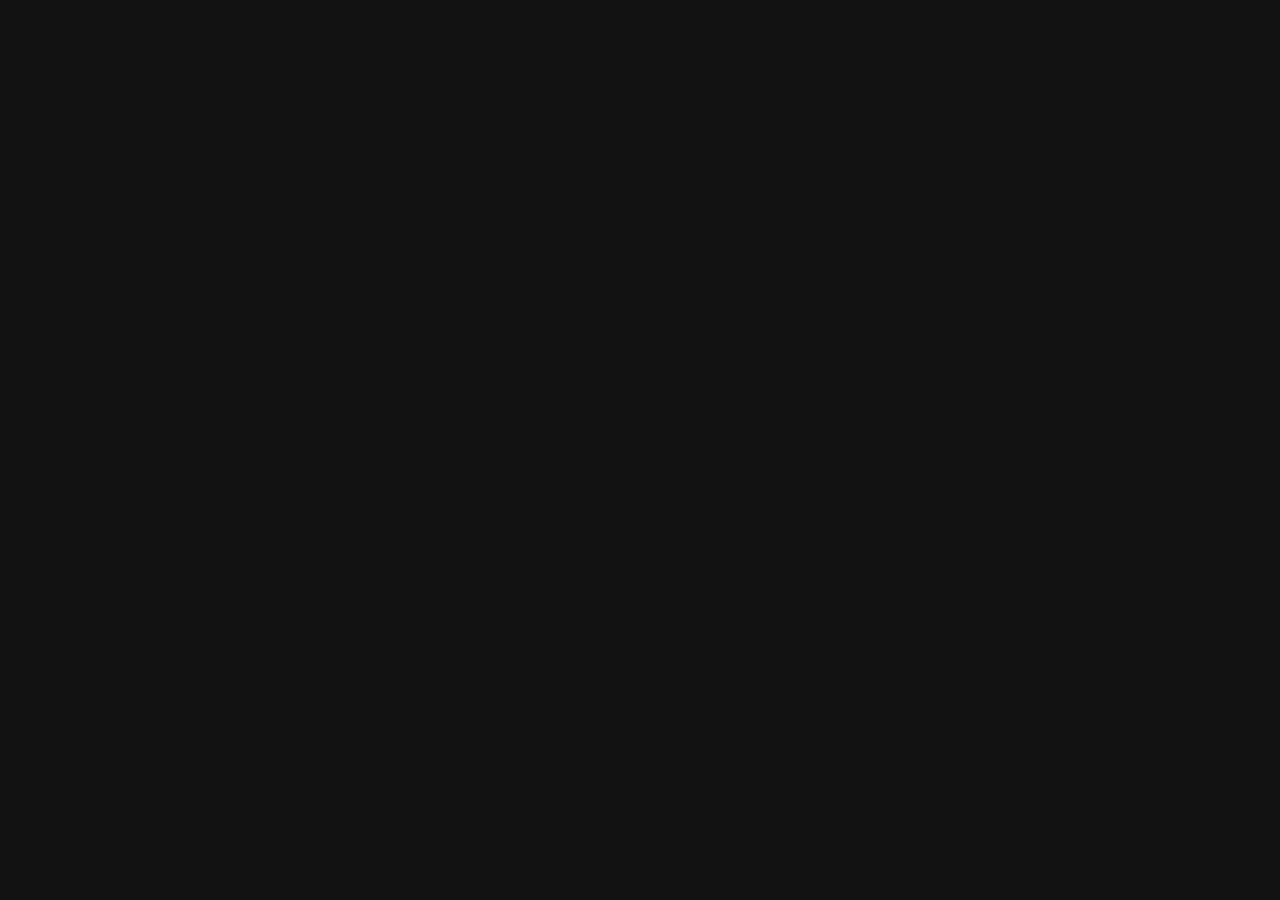
==== index.html @ 9c6f7b56 "init: index.html" ====
<!doctype html>
<html lang="zh-CN">
<head>
  <meta charset="utf-8">
  <meta name="viewport" content="width=device-width, initial-scale=1">
  <meta name="color-scheme" content="dark">
  <meta name="theme-color" content="#0B0A09">
  <title>Happy Birthday</title>
  <!-- 渐进增强开关：只有 JS 可用时才挂 .js（以及非折减时的开场类），无 JS 时 hero 直接完整可见 -->
  <script>document.documentElement.classList.add("js");if(!matchMedia("(prefers-reduced-motion: reduce)").matches)document.documentElement.classList.add("is-opening");</script>
  <!-- 内联 favicon：不产生任何外部请求，也不会在本地服务下 404 -->
  <link rel="icon" href="data:image/svg+xml,%3Csvg xmlns='http://www.w3.org/2000/svg' viewBox='0 0 32 32'%3E%3Crect width='32' height='32' fill='%230B0A09'/%3E%3Ccircle cx='16' cy='16' r='4' fill='%23C8A96A'/%3E%3C/svg%3E">
  <link rel="stylesheet" href="styles.css">
</head>
<body>
  <main id="site">
    <section id="hero" class="section section--hero" aria-labelledby="hero-name">
      <div class="hero-glow hero-glow--a" aria-hidden="true"></div>
      <div class="hero-glow hero-glow--b" aria-hidden="true"></div>
    </section>

    <section id="gallery" class="section section--gallery"></section>
    <section id="timeline" class="section section--timeline"></section>
    <section id="letter" class="section section--letter"></section>
    <section id="wishes" class="section section--wishes"></section>
    <section id="surprise" class="section section--surprise"></section>
  </main>

  <footer id="footer" class="section section--footer"></footer>

  <!-- 内容先于逻辑加载：都是普通脚本，file:// 下可直接运行 -->
  <script src="content.js"></script>
  <script src="main.js"></script>
  <script src="anim.js"></script>
</body>
</html>
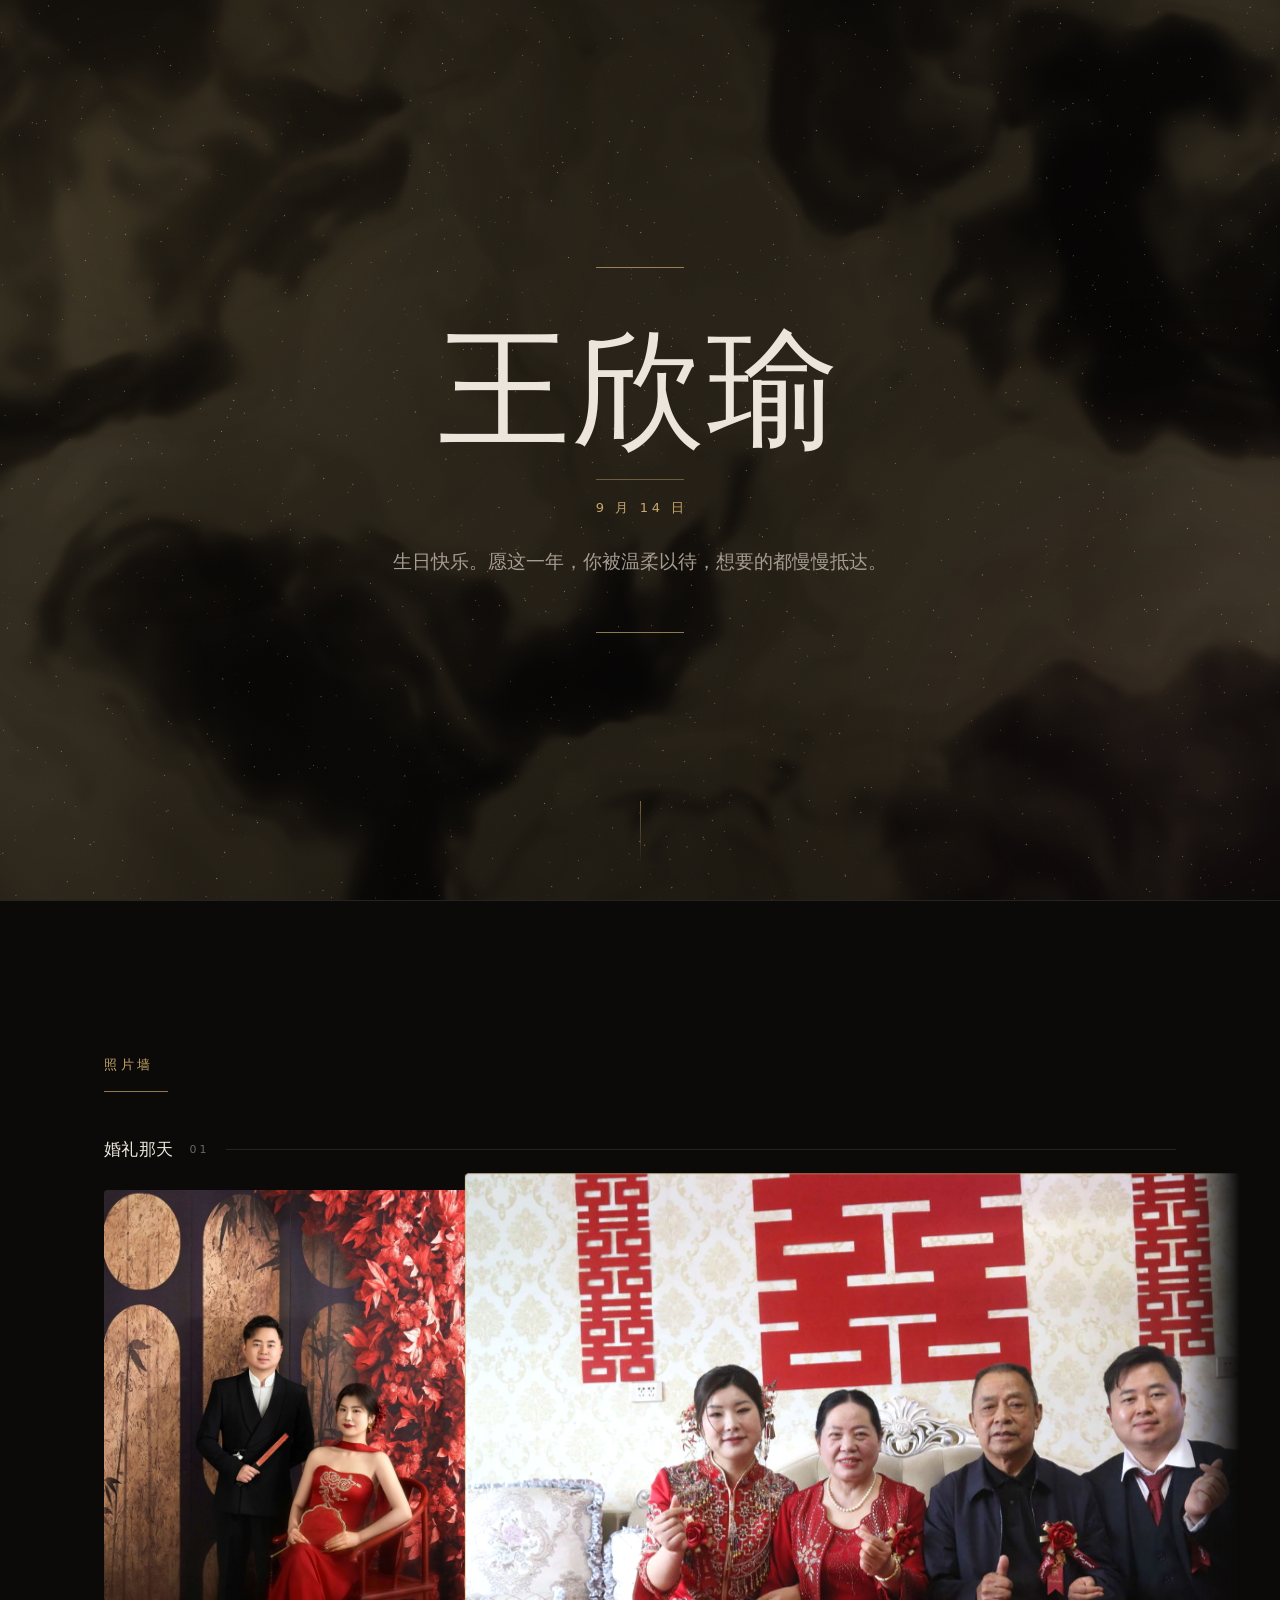
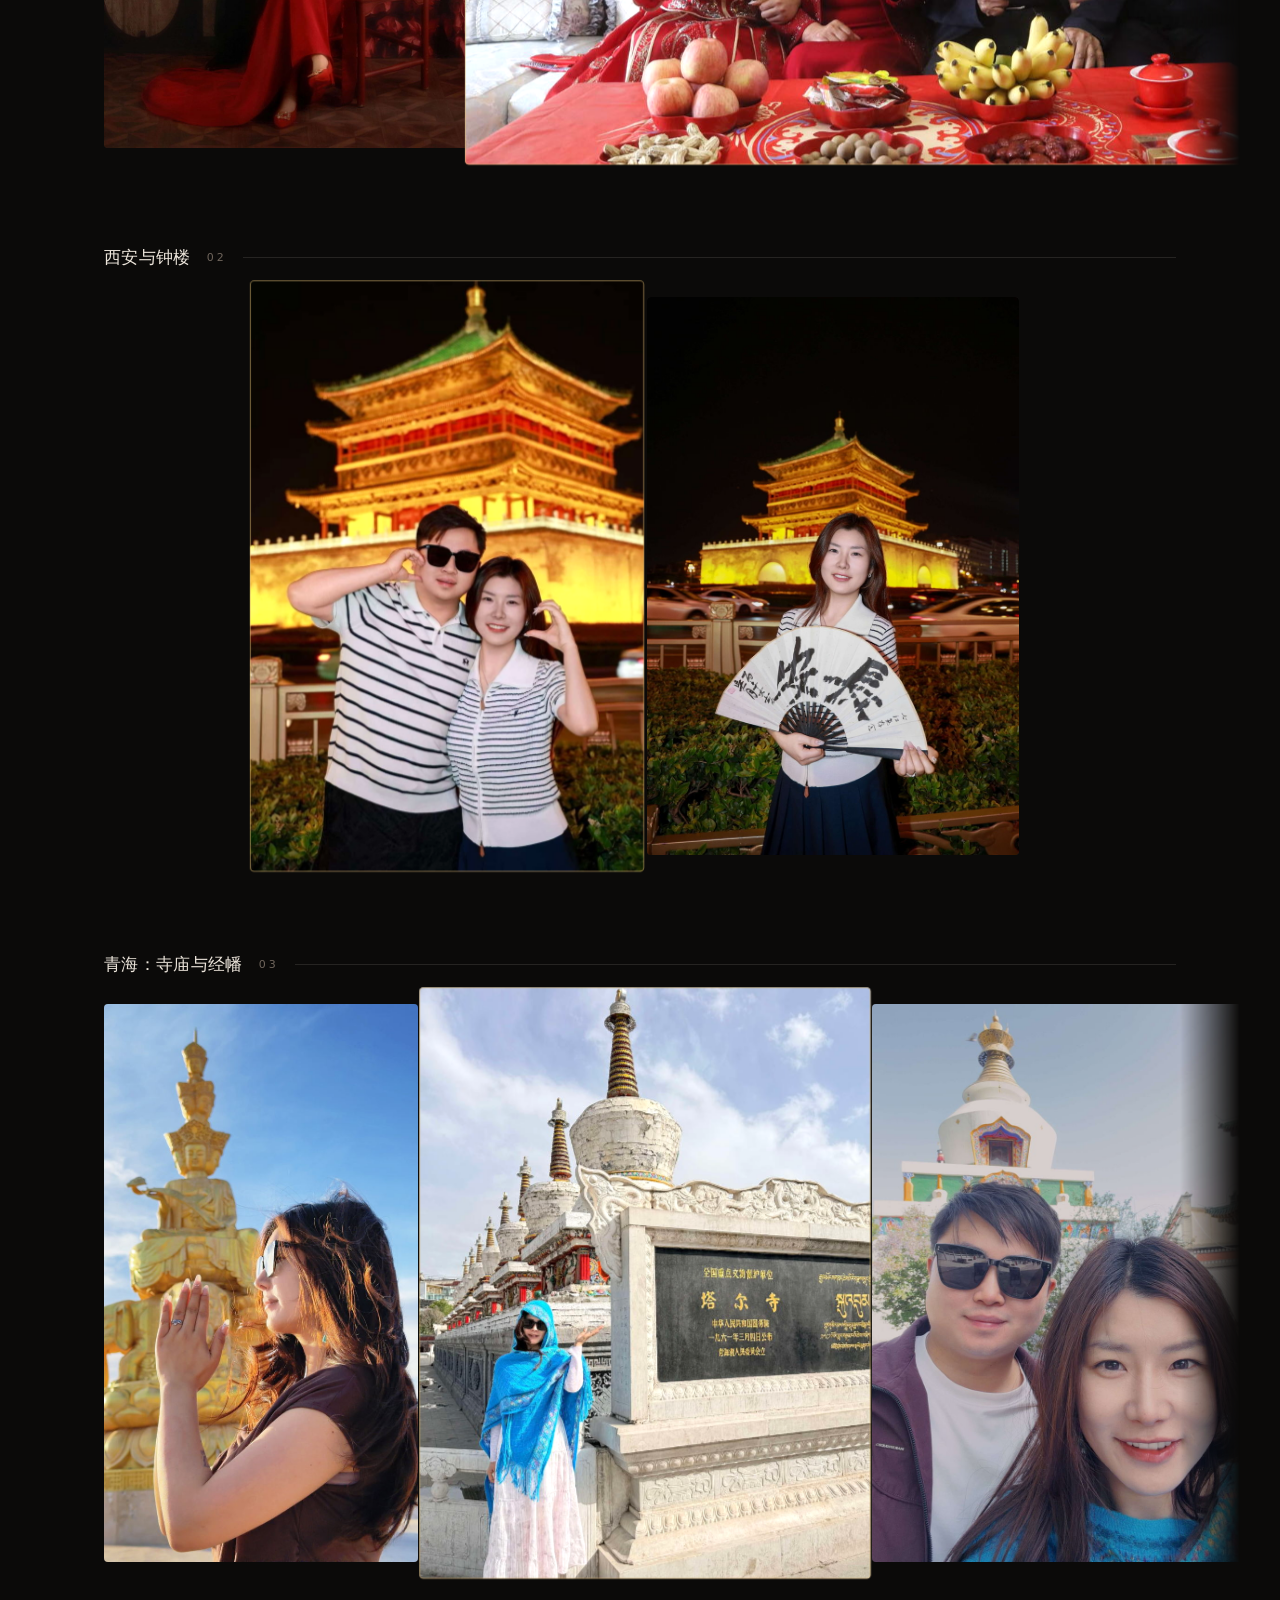
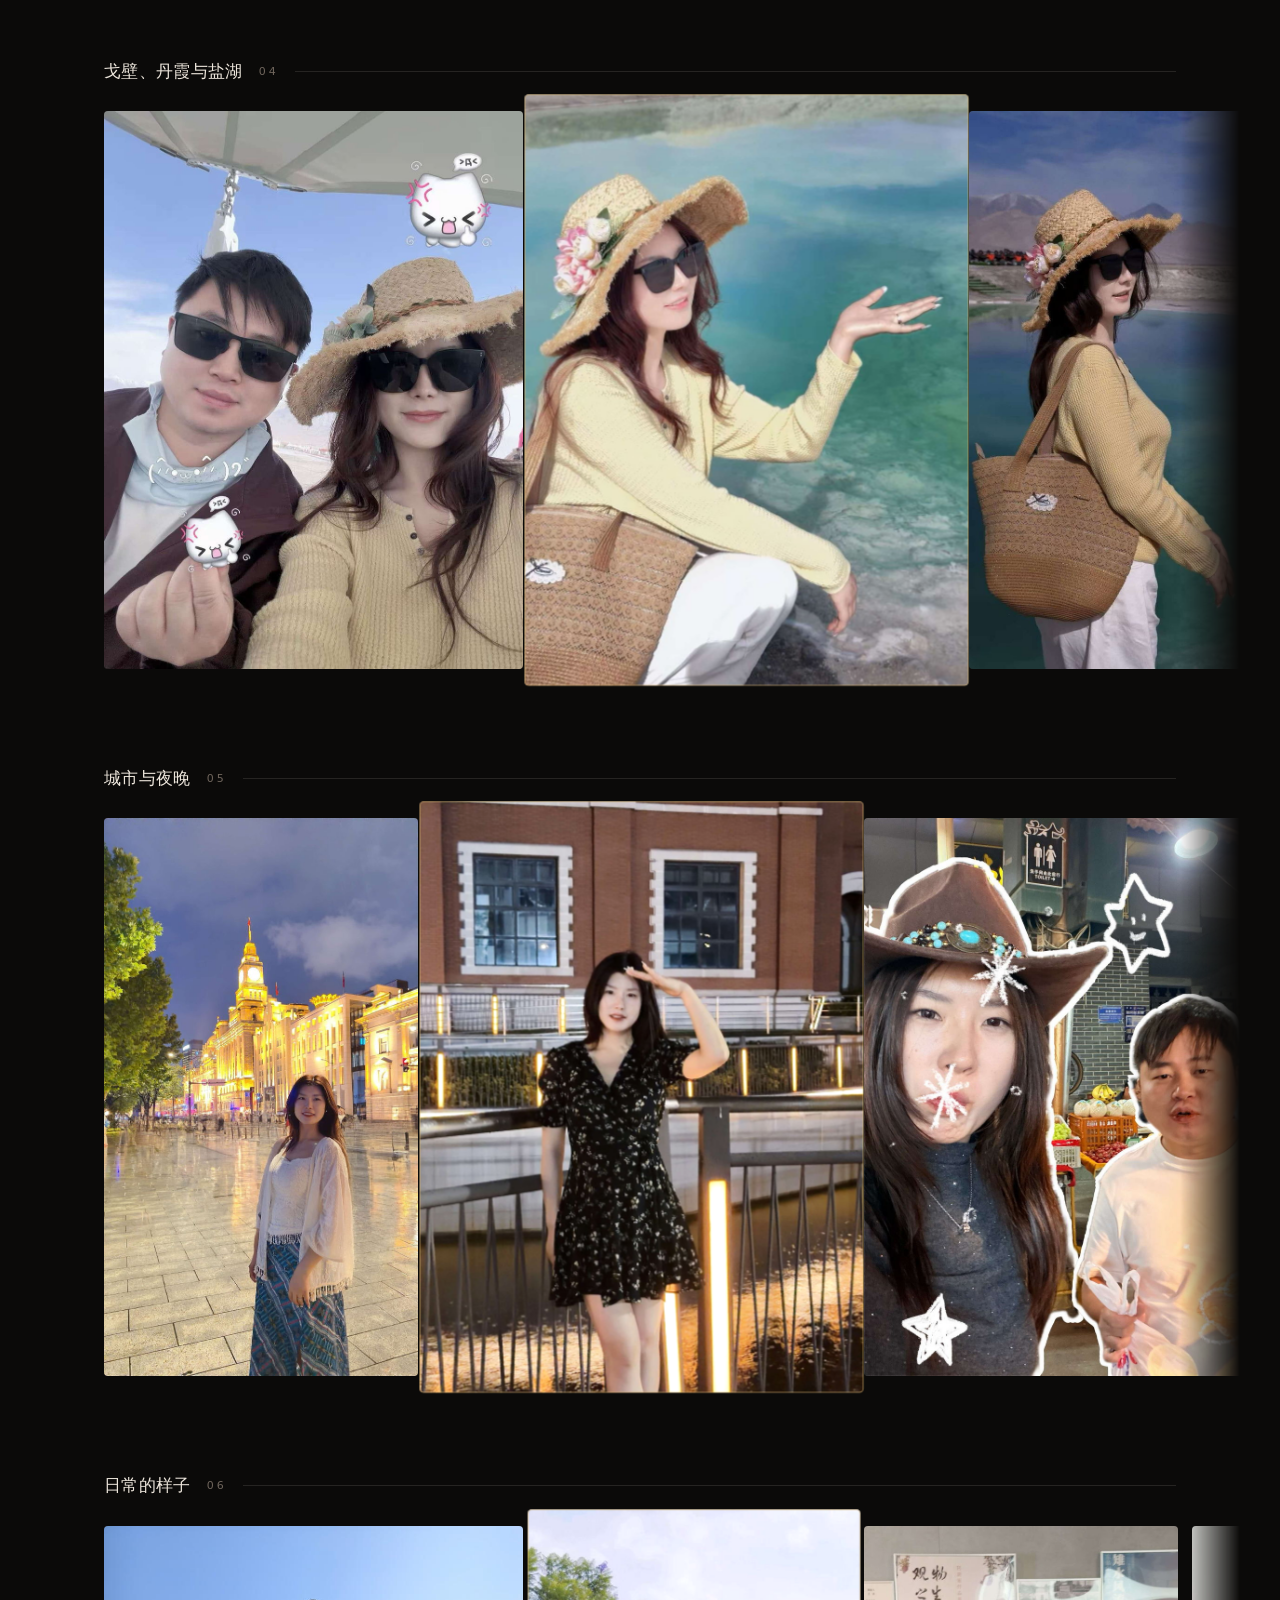
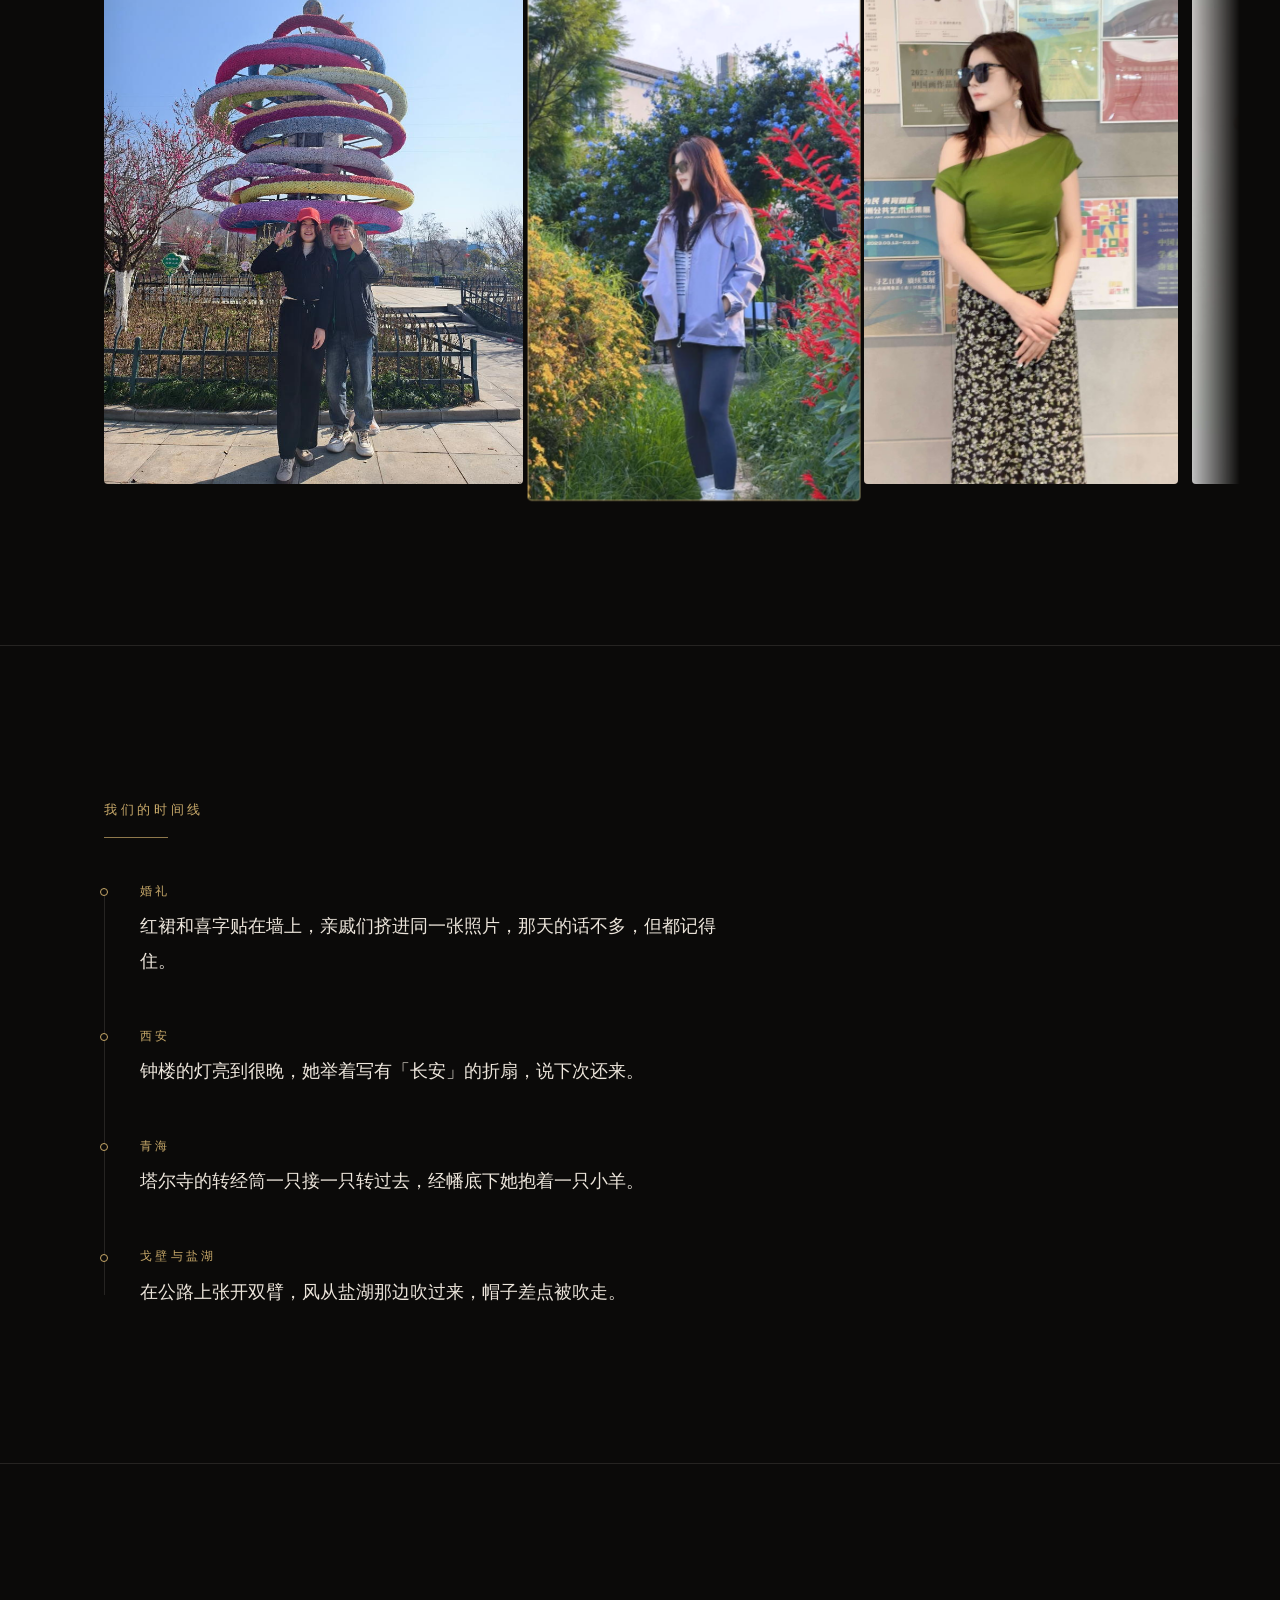
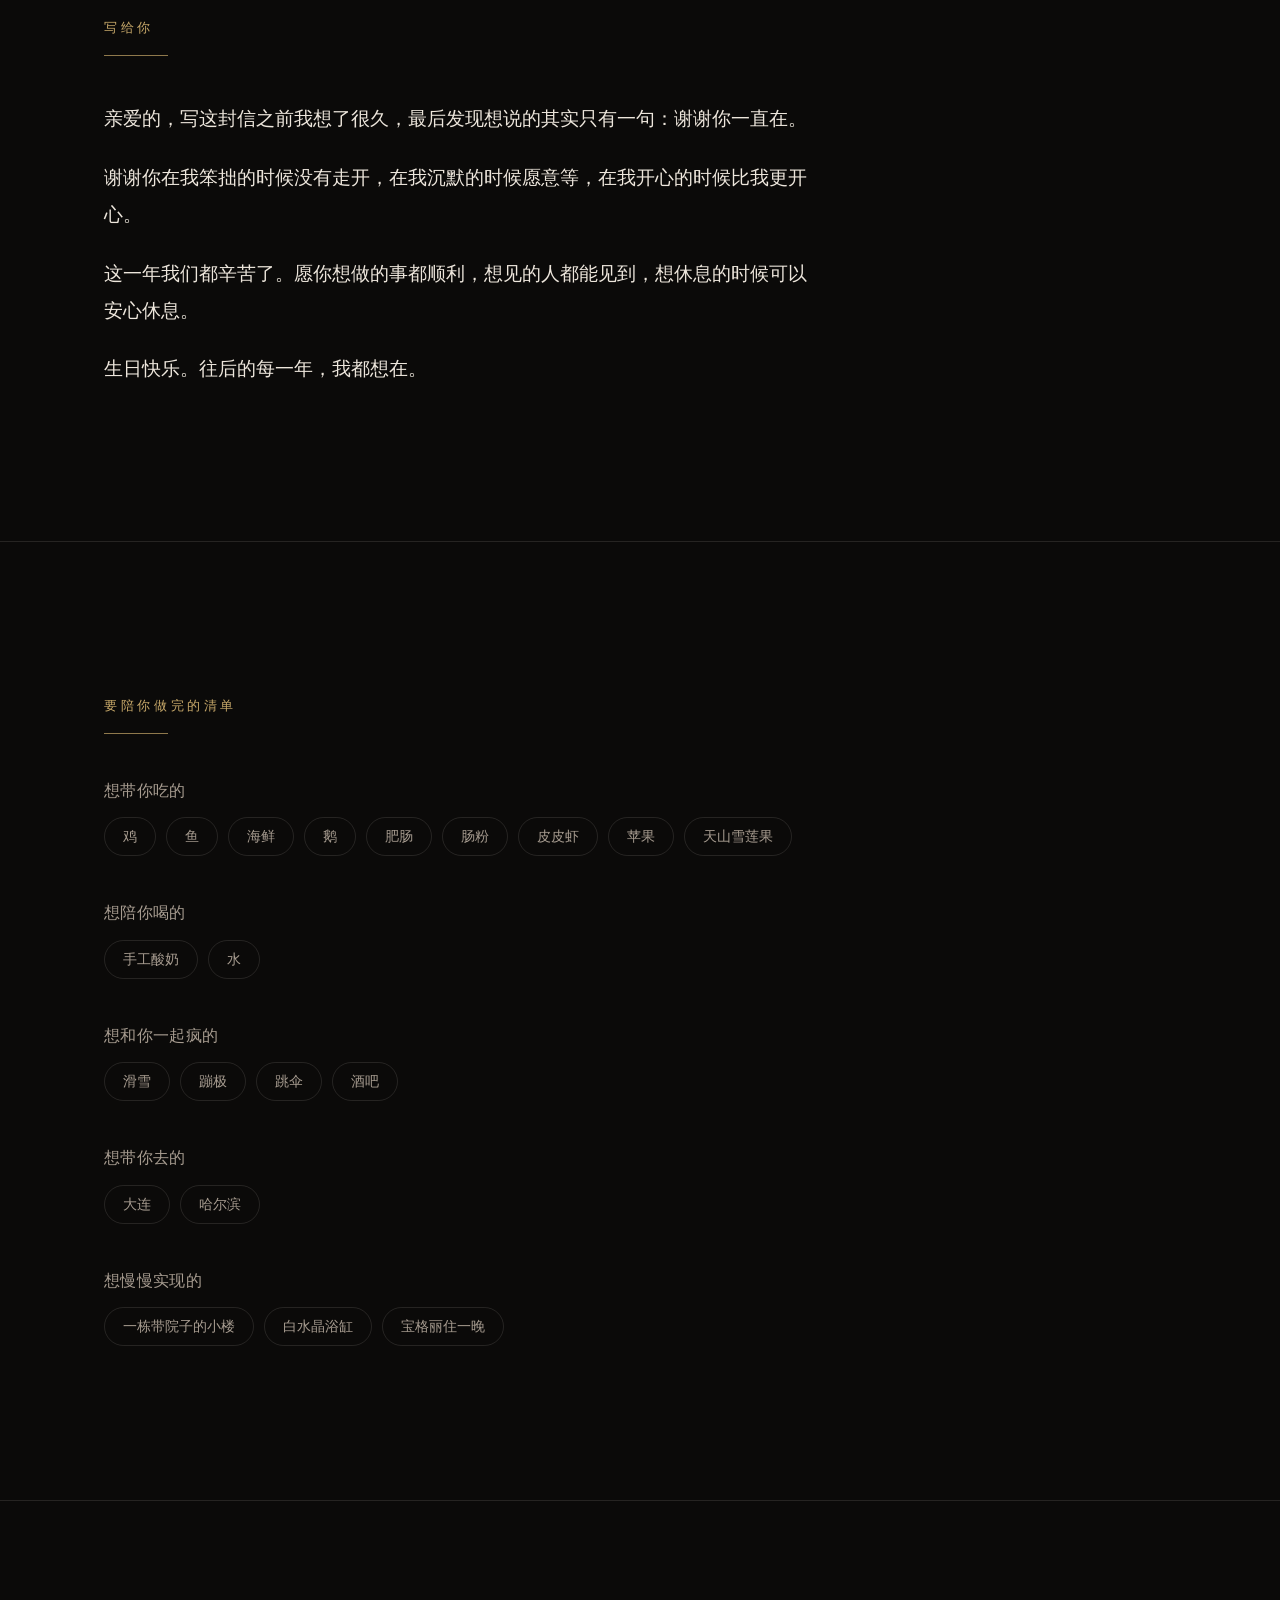
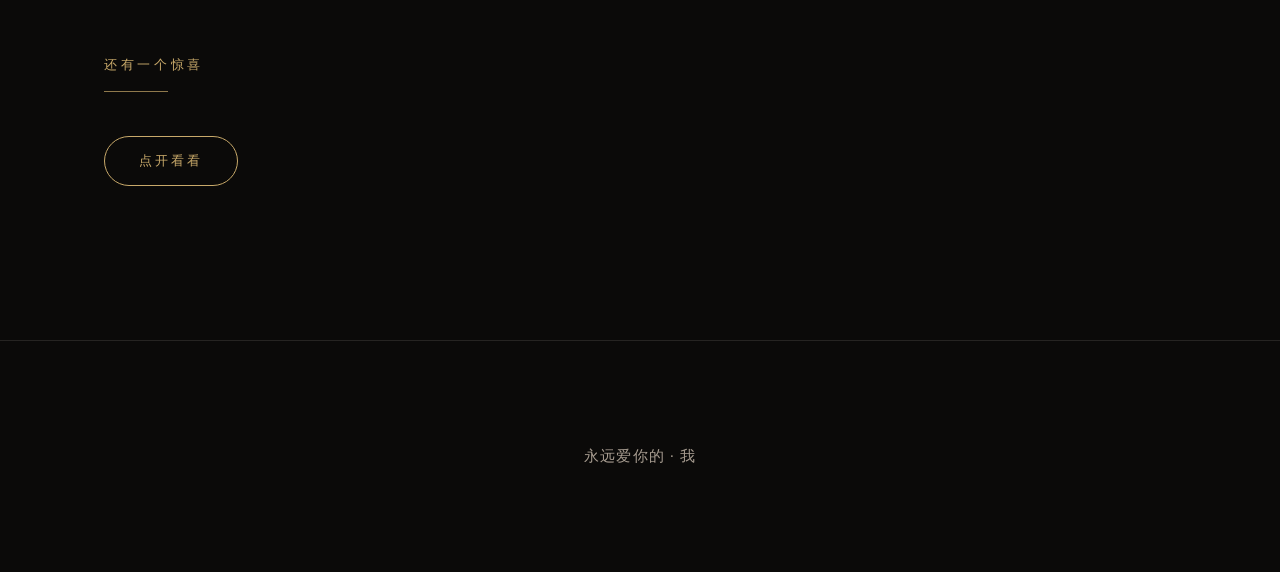
==== commit 84b34107: "feat: WebGL 星云背景（fBm + 金尘）" ====
--- a/index.html
+++ b/index.html
@@ -32,5 +32,6 @@
   <script src="content.js"></script>
   <script src="main.js"></script>
   <script src="anim.js"></script>
+  <script src="webgl-bg.js"></script>
 </body>
 </html>
--- a/styles.css
+++ b/styles.css
@@ -0,0 +1,711 @@
+/* ============================================================
+ * styles.css —— 深色电影感 / 零外部依赖 / 移动端优先
+ * 所有颜色、字体、节奏都收在 :root 里，正文里不出现裸色值。
+ * ============================================================ */
+
+:root {
+  /* ---------- 色彩 ---------- */
+  --bg: #0B0A09;
+  --bg-elevated: #14110F;
+  --bg-card: #1A1614;
+  --text: #EDE6DC;
+  --text-muted: #A79C90;
+  --text-dim: #6F655C;
+  --gold: #C8A96A;
+  --line: rgba(237, 230, 220, 0.12);
+  --rose: #8C5A5A;
+
+  /* ---------- 字体（只用系统栈） ---------- */
+  --serif: Georgia, "Songti SC", "Noto Serif SC", serif;
+  --sans: -apple-system, "PingFang SC", system-ui, sans-serif;
+
+  /* ---------- 节奏 ---------- */
+  --gutter: clamp(20px, 5vw, 64px);
+  --pad-y: clamp(88px, 12vw, 180px);
+  --maxw: 1200px;
+  --textw: 720px;
+  --ease: cubic-bezier(.16, 1, .3, 1);
+}
+
+*,
+*::before,
+*::after { box-sizing: border-box; }
+
+html {
+  -webkit-text-size-adjust: 100%;
+  color-scheme: dark;
+  scroll-behavior: smooth;
+}
+
+body {
+  margin: 0;
+  background-color: var(--bg);
+  color: var(--text);
+  font-family: var(--sans);
+  font-size: 16px;
+  line-height: 1.75;
+  overflow-wrap: break-word;
+  -webkit-font-smoothing: antialiased;
+}
+
+/* 全站极淡胶片颗粒：内联 SVG feTurbulence，不产生任何外部请求 */
+body::after {
+  content: "";
+  position: fixed;
+  inset: 0;
+  z-index: 9999;
+  pointer-events: none;
+  opacity: 0.025;
+  background-image: url("data:image/svg+xml,%3Csvg xmlns='http://www.w3.org/2000/svg' width='180' height='180'%3E%3Cfilter id='n'%3E%3CfeTurbulence type='fractalNoise' baseFrequency='0.75' numOctaves='3' stitchTiles='stitch'/%3E%3C/filter%3E%3Crect width='180' height='180' filter='url(%23n)'/%3E%3C/svg%3E");
+  background-size: 180px 180px;
+  background-repeat: repeat;
+  animation: grain-drift 9s steps(1) infinite;
+}
+
+img { display: block; max-width: 100%; }
+h1, h2, h3, p, figure, ul, ol { margin: 0; }
+ul, ol { padding: 0; list-style: none; }
+
+:focus-visible {
+  outline: 1px solid var(--gold);
+  outline-offset: 4px;
+}
+
+/* ---------- WebGL 电影感背景（JS 注入；无 WebGL 时不生成） ----------
+ * 固定在最底层：canvas 在 body 背景之上、所有内容之下 */
+.bg-webgl {
+  position: fixed;
+  inset: 0;
+  display: block;
+  width: 100%;
+  height: 100%;
+  z-index: 0;
+  pointer-events: none;
+  opacity: 0;
+  transition: opacity 900ms var(--ease);
+}
+.bg-webgl.is-on { opacity: 0.62; }
+#site,
+#footer { position: relative; z-index: 1; }
+
+/* ---------- 版心与分段 ---------- */
+.section {
+  padding: var(--pad-y) 0;
+  position: relative;
+}
+
+/* 章节之间只用 1px 细线分隔，不堆卡片 */
+#site > .section + .section { border-top: 1px solid var(--line); }
+
+.section-inner {
+  width: 100%;
+  max-width: var(--maxw);
+  margin: 0 auto;
+  padding: 0 var(--gutter);
+}
+
+/* 段标题：小号、宽字距、香槟金 + 一条从 0 长到 64px 的细线 */
+.section-title {
+  font-family: var(--sans);
+  font-weight: 400;
+  font-size: 13px;
+  line-height: 1.6;
+  letter-spacing: 0.28em;
+  text-transform: uppercase;
+  color: var(--gold);
+  margin-bottom: clamp(28px, 4vw, 44px);
+}
+.section-title::after {
+  content: "";
+  display: block;
+  width: 0;
+  height: 1px;
+  margin-top: 16px;
+  background: currentColor;
+  opacity: 0.7;
+  transition: width 900ms var(--ease);
+}
+.section-title.is-visible::after { width: 64px; }
+
+/* ---------- 1. hero ---------- */
+.section--hero {
+  min-height: 100svh;
+  display: flex;
+  align-items: center;
+  justify-content: center;
+  padding: clamp(72px, 10vh, 120px) var(--gutter);
+  overflow: hidden;
+  text-align: center;
+}
+
+.hero-glow {
+  position: absolute;
+  width: min(82vw, 760px);
+  aspect-ratio: 1;
+  border-radius: 50%;
+  filter: blur(90px);
+  pointer-events: none;
+}
+.hero-glow--a {
+  top: -24%;
+  left: -18%;
+  background: radial-gradient(circle at 50% 50%, rgba(200, 169, 106, 0.13) 0%, rgba(200, 169, 106, 0) 70%);
+  animation: glow-a 46s ease-in-out infinite alternate;
+}
+.hero-glow--b {
+  right: -22%;
+  bottom: -26%;
+  background: radial-gradient(circle at 50% 50%, rgba(140, 90, 90, 0.12) 0%, rgba(140, 90, 90, 0) 70%);
+  animation: glow-b 58s ease-in-out infinite alternate;
+}
+
+.hero-inner {
+  position: relative;
+  z-index: 1;
+  display: flex;
+  flex-direction: column;
+  align-items: center;
+  width: 100%;
+  max-width: var(--textw);
+}
+
+.hero-rule {
+  width: 88px;
+  height: 1px;
+  background: var(--gold);
+  opacity: 0.7;
+  flex: 0 0 auto;
+}
+.hero-rule--top { margin-bottom: clamp(28px, 6vh, 52px); }
+.hero-rule--bottom { margin-top: clamp(28px, 6vh, 52px); }
+
+.hero-name {
+  font-family: var(--serif);
+  font-weight: 400;
+  font-size: clamp(56px, 11vw, 132px);
+  line-height: 1.08;
+  letter-spacing: 0.02em;
+  color: var(--text);
+}
+
+.hero-date {
+  margin: 18px 0 24px;
+  padding-left: 0.28em; /* 抵消末字后的字距，保持视觉居中 */
+  font-family: var(--sans);
+  font-size: 13px;
+  line-height: 1.6;
+  letter-spacing: 0.28em;
+  text-transform: uppercase;
+  color: var(--gold);
+}
+
+.hero-tagline {
+  max-width: 32em;
+  font-family: var(--sans);
+  font-size: clamp(17px, 2.2vw, 19px);
+  line-height: 1.95;
+  color: var(--text-muted);
+}
+
+/* ---------- 2. gallery：胶片横滑带 ---------- */
+.gallery-group + .gallery-group { margin-top: clamp(48px, 7vw, 88px); }
+
+.group-head {
+  display: flex;
+  align-items: center;
+  gap: 16px;
+  margin-bottom: 18px;
+}
+.group-title {
+  font-family: var(--serif);
+  font-weight: 400;
+  font-size: clamp(15px, 1.6vw, 17px);
+  line-height: 1.6;
+  letter-spacing: 0.02em;
+  color: var(--text);
+  white-space: nowrap;
+}
+.group-head::after {
+  content: "";
+  flex: 1 1 auto;
+  height: 1px;
+  background: var(--line);
+}
+.group-count {
+  flex: 0 0 auto;
+  font-family: var(--sans);
+  font-size: 11px;
+  letter-spacing: 0.28em;
+  color: var(--text-dim);
+  font-variant-numeric: tabular-nums;
+}
+
+.film {
+  display: flex;
+  gap: 14px;
+  overflow-x: auto;
+  overflow-y: hidden;
+  scroll-snap-type: x mandatory;
+  /* 上下留 18px：给 .is-focus 的 scale(1.06) 留空间，避免被 overflow 裁掉；负 margin 抵掉多余高度 */
+  padding: 18px var(--gutter);
+  margin: -10px calc(var(--gutter) * -1);
+  perspective: 900px;
+  -webkit-overflow-scrolling: touch;
+  overscroll-behavior-x: contain;
+  scrollbar-width: none;
+  cursor: grab;
+  -webkit-mask-image: linear-gradient(to right, transparent 0, #000 5%, #000 95%, transparent 100%);
+  mask-image: linear-gradient(to right, transparent 0, #000 5%, #000 95%, transparent 100%);
+}
+.film::-webkit-scrollbar { display: none; }
+.film:focus-visible {
+  outline: 1px solid var(--gold);
+  outline-offset: 2px;
+}
+.film.is-dragging {
+  cursor: grabbing;
+  scroll-snap-type: none;
+}
+/* 内容装得下时整条居中；safe 保证窗口变窄、内容溢出后仍能从第一张滑起 */
+.film--fit { justify-content: safe center; }
+
+.film-item {
+  flex: 0 0 auto;
+  height: clamp(320px, 62vh, 560px);
+  aspect-ratio: var(--ratio, 3 / 4);
+  scroll-snap-align: center;
+  margin: 0;
+  overflow: hidden;
+  border-radius: 4px;
+  background: var(--bg-card);
+  /* 空位像「未冲洗的胶片」：画在背景层，图片铺满后被盖住 */
+  box-shadow: inset 0 0 0 1px rgba(237, 230, 220, 0.06);
+  outline: 1px solid transparent;
+  outline-offset: -1px;
+  /* 焦点缩放与 3D 倾斜合成在同一条 transform 上，互不覆盖 */
+  transform: scale(var(--zoom, 1)) rotateX(var(--rx, 0deg)) rotateY(var(--ry, 0deg));
+  transition: transform 500ms var(--ease), filter 500ms var(--ease),
+    outline-color 500ms var(--ease), opacity 500ms var(--ease);
+}
+.film-item.is-focus {
+  --zoom: 1.06;
+  filter: brightness(1.06);
+  outline-color: rgba(200, 169, 106, 0.55);
+}
+.film-item img {
+  width: 100%;
+  height: 100%;
+  object-fit: cover;
+  -webkit-user-drag: none;
+  user-select: none;
+}
+
+/* ---------- 3. timeline ---------- */
+.timeline {
+  position: relative;
+  max-width: var(--textw);
+  padding-left: 36px;
+}
+.timeline::before {
+  content: "";
+  position: absolute;
+  left: 0;
+  top: 0.9em;
+  bottom: 0.9em;
+  width: 1px;
+  background: var(--line);
+}
+/* 金色进度线随滚动 scaleY；--tl 由 anim.js 写入，无 JS 时默认整条 */
+.timeline::after {
+  content: "";
+  position: absolute;
+  left: 0;
+  top: 0.9em;
+  bottom: 0.9em;
+  width: 1px;
+  background: var(--gold);
+  opacity: 0.55;
+  transform: scaleY(var(--tl, 1));
+  transform-origin: top;
+  pointer-events: none;
+}
+.tl-item {
+  position: relative;
+  padding-bottom: clamp(32px, 4vw, 48px);
+}
+.tl-item:last-child { padding-bottom: 0; }
+.tl-item::before {
+  content: "";
+  position: absolute;
+  left: -40px;
+  top: 0.38em;
+  width: 8px;
+  height: 8px;
+  border-radius: 50%;
+  background: var(--bg);
+  border: 1px solid var(--gold);
+}
+.tl-date {
+  margin-bottom: 8px;
+  font-family: var(--sans);
+  font-size: 12px;
+  line-height: 1.6;
+  letter-spacing: 0.28em;
+  text-transform: uppercase;
+  color: var(--gold);
+}
+.tl-text {
+  max-width: 32em;
+  font-family: var(--serif);
+  font-size: clamp(16px, 1.8vw, 18px);
+  line-height: 1.95;
+  color: var(--text);
+}
+
+/* ---------- 4. letter ---------- */
+.letter-body {
+  max-width: var(--textw);
+  font-family: var(--serif);
+  font-size: clamp(16px, 1.9vw, 19px);
+  line-height: 1.95;
+  color: var(--text);
+}
+.letter-p + .letter-p { margin-top: 1.15em; }
+
+/* ---------- 5. wishes：要陪你做完的清单 ---------- */
+.wishes .section-inner { max-width: var(--maxw); }
+
+.wish-group + .wish-group { margin-top: clamp(30px, 4vw, 44px); }
+
+.wish-group-title {
+  margin-bottom: 14px;
+  font-family: var(--serif);
+  font-weight: 400;
+  font-size: clamp(14px, 1.5vw, 16px);
+  line-height: 1.6;
+  letter-spacing: 0.02em;
+  color: var(--text-muted);
+}
+
+.wish-list {
+  display: flex;
+  flex-wrap: wrap;
+  gap: 10px;
+  max-width: var(--textw);
+}
+
+.wish-tag {
+  display: inline-flex;
+  align-items: center;
+  max-width: 100%;
+  padding: 8px 18px;
+  border: 1px solid var(--line);
+  border-radius: 999px;
+  background: transparent;
+  color: var(--text-muted);
+  font-family: var(--sans);
+  font-size: 14px;
+  line-height: 1.5;
+  white-space: nowrap;
+  transition: border-color 400ms var(--ease), color 400ms var(--ease);
+}
+@media (hover: hover) {
+  .wish-tag:hover {
+    border-color: var(--gold);
+    color: var(--text);
+  }
+}
+
+/* ---------- 6. surprise ---------- */
+.surprise .section-inner { text-align: center; }
+.surprise .section-title::after { margin-left: auto; margin-right: auto; }
+
+.surprise-button {
+  display: inline-flex;
+  align-items: center;
+  justify-content: center;
+  min-height: 50px;
+  padding: 0 34px;
+  border: 1px solid var(--gold);
+  border-radius: 999px;
+  background: transparent;
+  color: var(--gold);
+  font-family: var(--sans);
+  font-size: 13px;
+  letter-spacing: 0.24em;
+  cursor: pointer;
+  -webkit-tap-highlight-color: transparent;
+  transition: background-color 400ms var(--ease), color 400ms var(--ease);
+}
+@media (hover: hover) {
+  .surprise-button:hover { background-color: rgba(200, 169, 106, 0.1); }
+}
+.surprise-button:active { transform: translateY(1px); }
+
+.surprise-panel {
+  max-width: 640px;
+  margin: clamp(28px, 4vw, 44px) auto 0;
+  padding-top: clamp(24px, 3vw, 34px);
+  border-top: 1px solid var(--line);
+  text-align: left;
+  animation: rise-in 900ms var(--ease) both;
+}
+.surprise-panel[hidden] { display: none; }
+
+.surprise-message {
+  font-family: var(--serif);
+  font-size: clamp(16px, 1.8vw, 18px);
+  line-height: 1.95;
+  color: var(--text);
+}
+
+.gift-hint {
+  margin-top: 24px;
+  padding-top: 20px;
+  border-top: 1px solid var(--line);
+}
+.gift-hint-label {
+  display: inline-block;
+  margin-bottom: 8px;
+  font-family: var(--sans);
+  font-size: 11px;
+  letter-spacing: 0.28em;
+  text-transform: uppercase;
+  color: var(--gold);
+}
+.gift-hint-text {
+  font-family: var(--serif);
+  line-height: 1.9;
+  color: var(--text-muted);
+}
+
+/* ---------- 7. footer ---------- */
+.section--footer {
+  border-top: 1px solid var(--line);
+  padding: clamp(64px, 8vw, 120px) 0;
+  text-align: center;
+}
+.footer-inner {
+  max-width: var(--maxw);
+  margin: 0 auto;
+  padding: 0 var(--gutter);
+}
+.footer-sign {
+  font-family: var(--serif);
+  font-size: 15px;
+  letter-spacing: 0.08em;
+  color: var(--text-muted);
+}
+.music-toggle {
+  margin-top: 24px;
+  display: inline-flex;
+  align-items: center;
+  gap: 10px;
+  min-height: 44px;
+  padding: 0 22px;
+  border: 1px solid var(--line);
+  border-radius: 999px;
+  background: transparent;
+  color: var(--text-muted);
+  font-family: var(--sans);
+  font-size: 12px;
+  letter-spacing: 0.2em;
+  cursor: pointer;
+  -webkit-tap-highlight-color: transparent;
+  transition: border-color 400ms var(--ease), color 400ms var(--ease);
+}
+.music-toggle::before {
+  content: "";
+  width: 7px;
+  height: 7px;
+  border-radius: 50%;
+  background: currentColor;
+  opacity: 0.5;
+}
+.music-toggle[aria-pressed="true"] {
+  border-color: var(--gold);
+  color: var(--gold);
+}
+.music-toggle[aria-pressed="true"]::before { opacity: 1; }
+.music-audio { display: none; }
+
+/* ---------- 入场动效 ---------- */
+.reveal {
+  opacity: 0;
+  transform: translateY(14px);
+  transition: opacity 900ms var(--ease), transform 900ms var(--ease);
+}
+.reveal.is-visible {
+  opacity: 1;
+  transform: translateY(0);
+}
+
+@keyframes glow-a {
+  from { transform: translate3d(0, 0, 0) scale(1); }
+  to { transform: translate3d(7vw, 5vh, 0) scale(1.08); }
+}
+@keyframes glow-b {
+  from { transform: translate3d(0, 0, 0) scale(1.04); }
+  to { transform: translate3d(-6vw, -4vh, 0) scale(1); }
+}
+@keyframes grain-drift {
+  0% { background-position: 0 0; }
+  20% { background-position: -30px 20px; }
+  40% { background-position: 20px -25px; }
+  60% { background-position: -18px -12px; }
+  80% { background-position: 25px 18px; }
+  100% { background-position: 0 0; }
+}
+@keyframes rise-in {
+  from { opacity: 0; transform: translateY(14px); }
+  to { opacity: 1; transform: translateY(0); }
+}
+
+/* ============================================================
+ * 电影感动效层
+ * 隐藏初态一律挂在 .js 上：无 JS / 报错 / reduced-motion 时页面就是终态。
+ * ============================================================ */
+
+/* ---------- 一、开场序列（0–3.0s） ---------- */
+.hero-mask {
+  display: inline-block;
+  overflow: hidden;
+  vertical-align: top;
+}
+.hero-char { display: block; }
+.hero-rule--name { margin-top: 16px; opacity: 0.45; }
+
+.js.is-opening .hero-rule--top,
+.js.is-opening .hero-rule--name { transform: scaleX(0); }
+.js.is-opening .hero-rule--top { animation: hero-rule-x 600ms var(--ease) 200ms both; }
+.js.is-opening .hero-rule--name { animation: hero-rule-x 700ms var(--ease) 1600ms both; }
+
+.js.is-opening .hero-char {
+  transform: translateY(110%);
+  animation: hero-rise 700ms var(--ease) calc(450ms + var(--i, 0) * 70ms) both;
+}
+.js.is-opening .hero-date {
+  opacity: 0;
+  animation: hero-date-in 700ms var(--ease) 1600ms both;
+}
+.js.is-opening .hero-tagline {
+  opacity: 0;
+  animation: hero-tagline-in 900ms var(--ease) 2000ms both;
+}
+.js.is-opening .hero-rule--bottom {
+  opacity: 0;
+  animation: hero-fade-in 900ms var(--ease) 2000ms both;
+}
+/* 2.60s：两团光晕淡入并接上原有的 46s / 58s 呼吸 */
+.js.is-opening .hero-glow--a {
+  opacity: 0;
+  animation: hero-fade-in 400ms var(--ease) 2600ms both,
+    glow-a 46s ease-in-out 2600ms infinite alternate;
+}
+.js.is-opening .hero-glow--b {
+  opacity: 0;
+  animation: hero-fade-in 400ms var(--ease) 2600ms both,
+    glow-b 58s ease-in-out 2600ms infinite alternate;
+}
+/* 2.40s 起淡入，3.00s 恰好到位，之后转入向下脉动 */
+.hero-descend {
+  position: absolute;
+  left: 50%;
+  bottom: clamp(16px, 4vh, 40px);
+  width: 1px;
+  height: clamp(40px, 7vh, 72px);
+  margin-left: -0.5px;
+  opacity: 0.55;
+  pointer-events: none;
+}
+.hero-descend-line {
+  display: block;
+  width: 1px;
+  height: 100%;
+  background: linear-gradient(to bottom, var(--gold), rgba(200, 169, 106, 0));
+  transform-origin: top;
+  animation: hero-pulse 2.8s ease-in-out infinite;
+}
+.js.is-opening .hero-descend {
+  opacity: 0;
+  animation: hero-descend-in 600ms var(--ease) 2400ms both;
+}
+
+@keyframes hero-rule-x { from { transform: scaleX(0); } to { transform: scaleX(1); } }
+@keyframes hero-rise { from { transform: translateY(110%); } to { transform: translateY(0); } }
+@keyframes hero-date-in {
+  from { opacity: 0; letter-spacing: 0.4em; }
+  to { opacity: 1; letter-spacing: 0.28em; }
+}
+@keyframes hero-tagline-in {
+  from { opacity: 0; transform: translateY(8px); }
+  to { opacity: 1; transform: translateY(0); }
+}
+@keyframes hero-fade-in { from { opacity: 0; } to { opacity: 1; } }
+@keyframes hero-descend-in { from { opacity: 0; } to { opacity: 0.55; } }
+@keyframes hero-pulse {
+  0%, 100% { transform: scaleY(0.8); }
+  50% { transform: scaleY(1); }
+}
+
+/* ---------- ① 段标题逐字揭示 ---------- */
+.st-mask { display: inline-block; overflow: hidden; vertical-align: top; }
+.st-char { display: inline-block; }
+.js .section-title .st-char {
+  transform: translateY(70%);
+  opacity: 0;
+  transition: transform 620ms var(--ease), opacity 620ms var(--ease);
+  transition-delay: calc(var(--i, 0) * 40ms);
+}
+.js .section-title.is-visible .st-char { transform: translateY(0); opacity: 1; }
+
+/* ---------- ④ 胶片带入场上浮（每项只播一次） ---------- */
+.js .film--pending .film-item { opacity: 0; transform: translateX(28px); }
+.js .film--pending.film--in .film-item {
+  opacity: 1;
+  transform: translateX(0);
+  transition: opacity 640ms var(--ease) calc(var(--d, 0) * 60ms),
+    transform 640ms var(--ease) calc(var(--d, 0) * 60ms);
+}
+
+/* ---------- ⑤ 桌面鼠标光斑 ---------- */
+.spotlight {
+  position: fixed;
+  inset: 0;
+  z-index: 9997;
+  overflow: hidden;
+  pointer-events: none;
+  opacity: 0;
+  transition: opacity 700ms var(--ease);
+}
+.spotlight.is-on { opacity: 1; }
+.spotlight-dot {
+  position: absolute;
+  left: -600px;
+  top: -600px;
+  width: 1200px;
+  height: 1200px;
+  background: radial-gradient(circle 600px at 50% 50%, rgba(200, 169, 106, 0.06), transparent 60%);
+  will-change: transform;
+}
+
+/* ---------- 动效折减 ---------- */
+@media (prefers-reduced-motion: reduce) {
+  html { scroll-behavior: auto; }
+  *, *::before, *::after {
+    animation-duration: 0s !important;
+    animation-delay: 0s !important;
+    animation-iteration-count: 1 !important;
+    transition-duration: 0s !important;
+    transition-delay: 0s !important;
+    scroll-behavior: auto !important;
+  }
+  .reveal { opacity: 1; transform: none; }
+  body::after { animation: none; }
+  .hero-glow { animation: none; }
+  .surprise-panel { animation: none; }
+  /* 折减：无开场 / 无入场 / 无光斑 / 无倾斜，但文案与焦点环照常可见 */
+  .hero-descend-line { animation: none; }
+  .timeline::after { transform: none; }
+  .film-item { transform: none; filter: none; }
+}
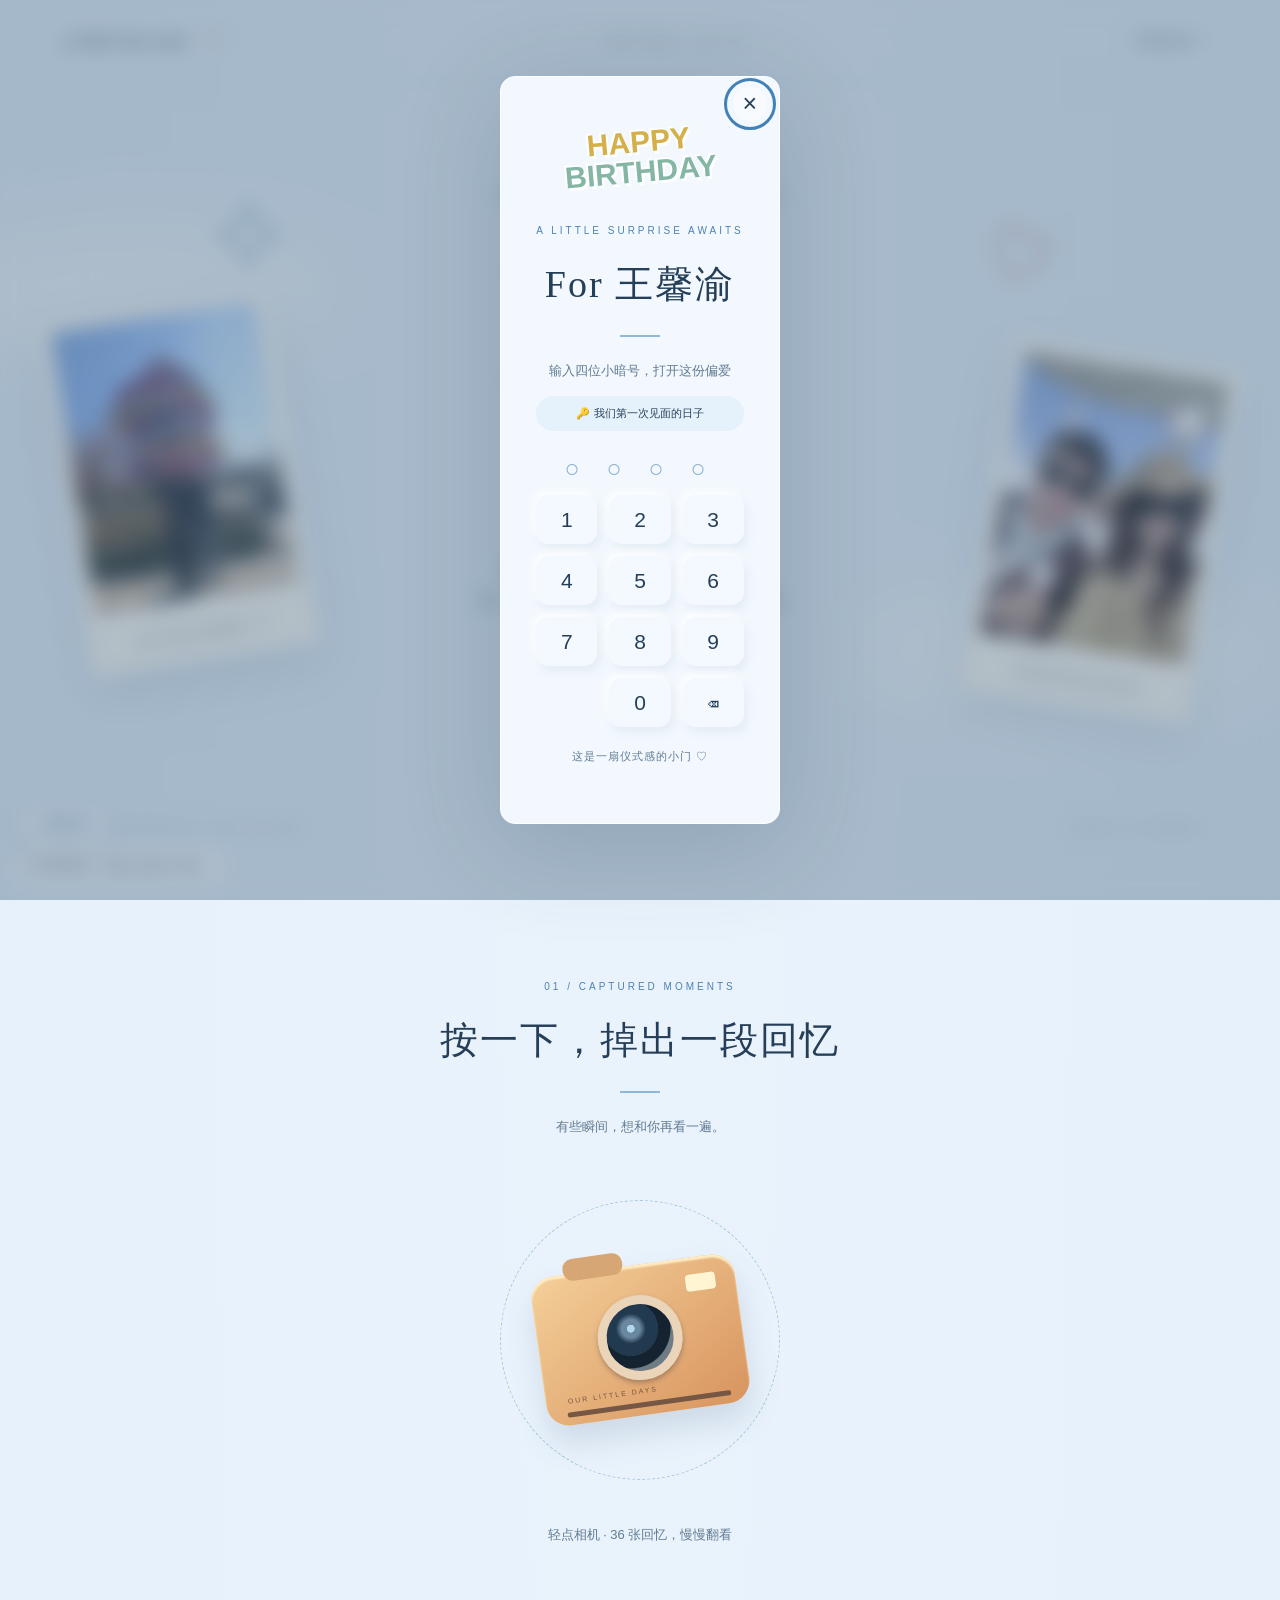
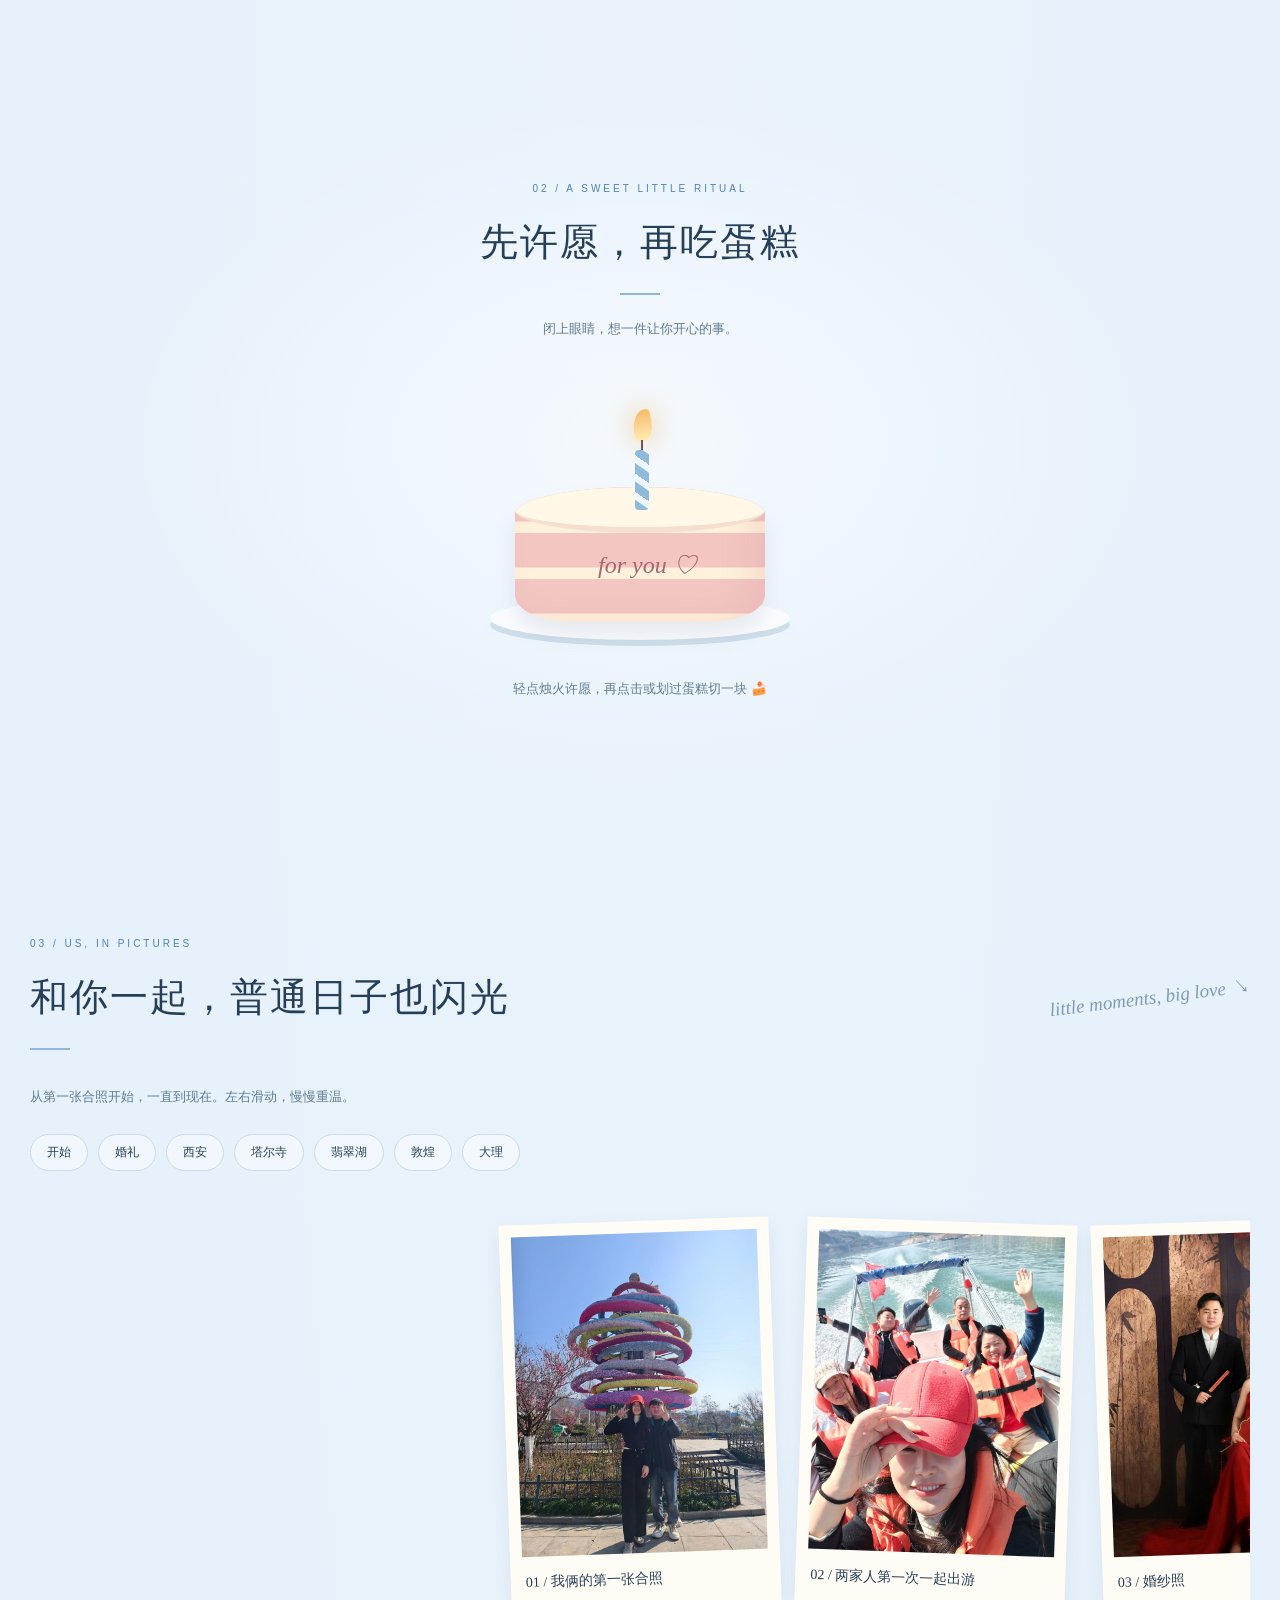
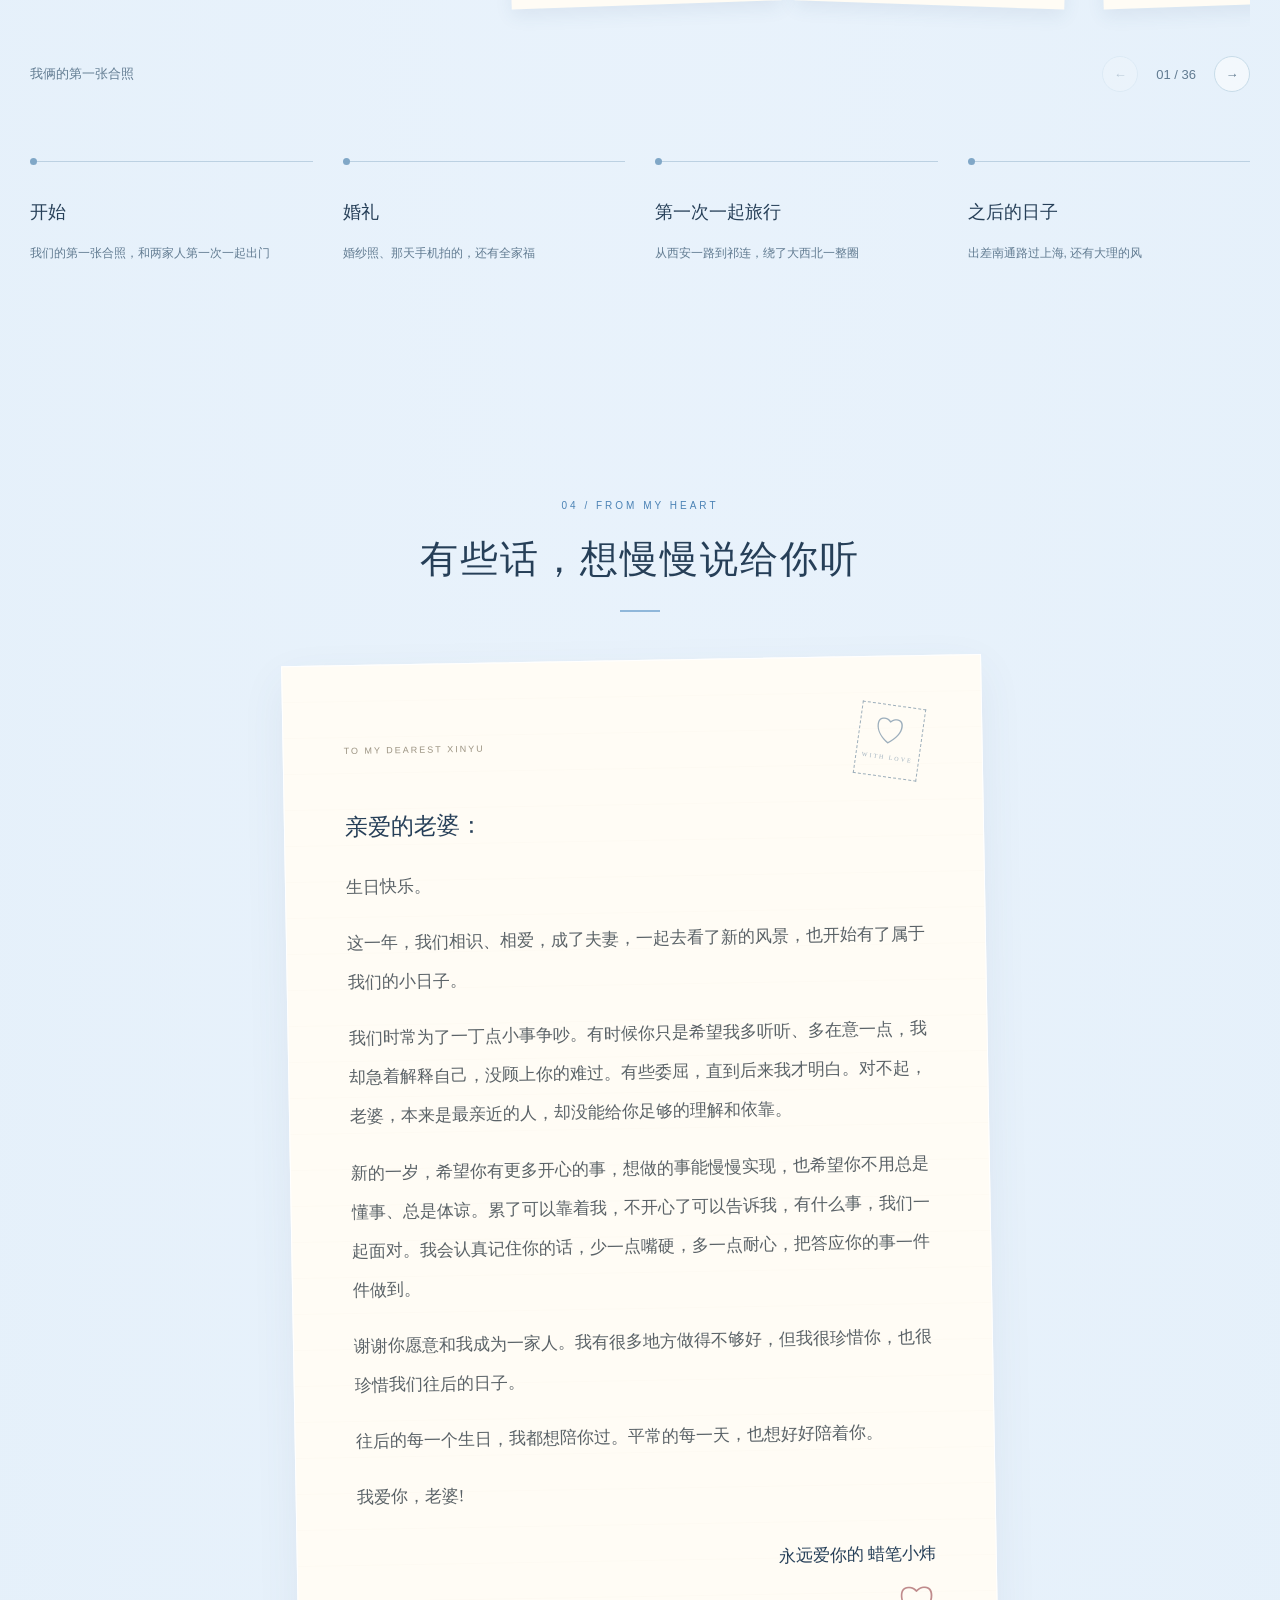
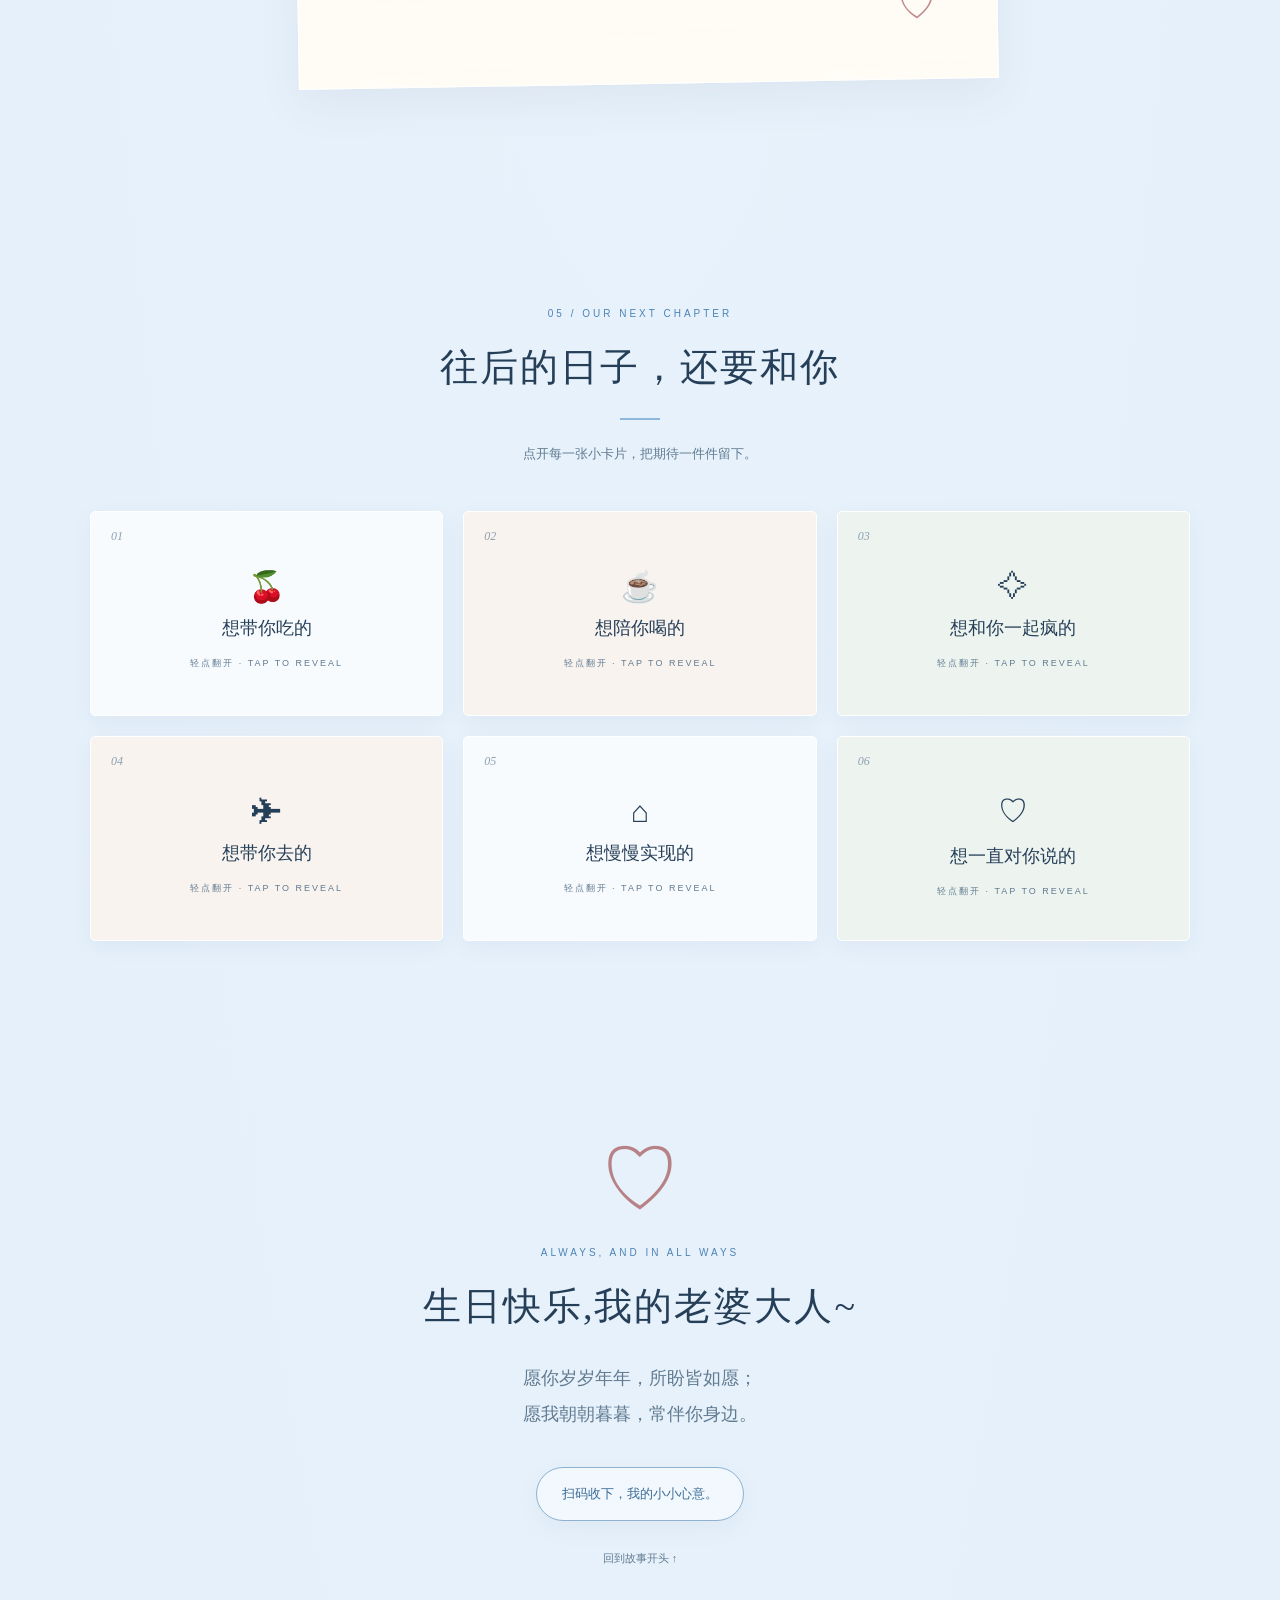
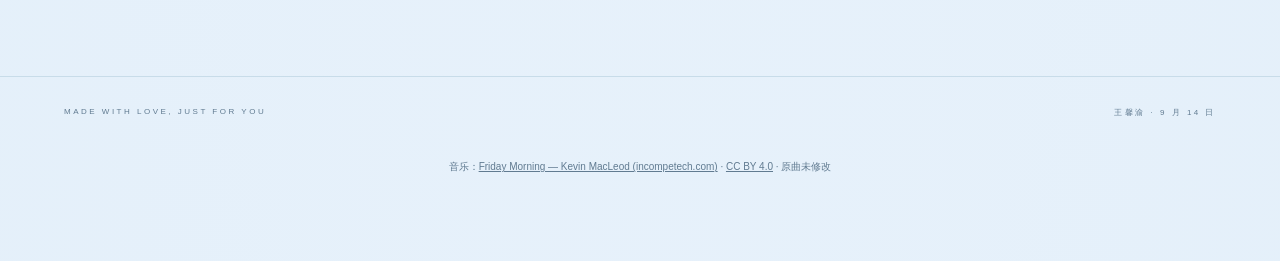
==== commit 90fb6ea8: "Publish birthday v2 with scratch-card gift and music" ====
--- a/index.html
+++ b/index.html
@@ -1,37 +1,19 @@
 <!doctype html>
-<html lang="zh-CN">
-<head>
-  <meta charset="utf-8">
-  <meta name="viewport" content="width=device-width, initial-scale=1">
-  <meta name="color-scheme" content="dark">
-  <meta name="theme-color" content="#0B0A09">
-  <title>Happy Birthday</title>
-  <!-- 渐进增强开关：只有 JS 可用时才挂 .js（以及非折减时的开场类），无 JS 时 hero 直接完整可见 -->
-  <script>document.documentElement.classList.add("js");if(!matchMedia("(prefers-reduced-motion: reduce)").matches)document.documentElement.classList.add("is-opening");</script>
-  <!-- 内联 favicon：不产生任何外部请求，也不会在本地服务下 404 -->
-  <link rel="icon" href="data:image/svg+xml,%3Csvg xmlns='http://www.w3.org/2000/svg' viewBox='0 0 32 32'%3E%3Crect width='32' height='32' fill='%230B0A09'/%3E%3Ccircle cx='16' cy='16' r='4' fill='%23C8A96A'/%3E%3C/svg%3E">
-  <link rel="stylesheet" href="styles.css">
-</head>
+<html lang="zh-CN"><head><meta charset="utf-8"><meta name="viewport" content="width=device-width,initial-scale=1"><meta name="theme-color" content="#eaf3fc"><meta name="robots" content="noindex,nofollow"><title>王馨渝 · 生日快乐</title><link rel="icon" href="data:image/svg+xml,%3Csvg xmlns='http://www.w3.org/2000/svg' viewBox='0 0 32 32'%3E%3Ctext y='26' font-size='26'%3E💌%3C/text%3E%3C/svg%3E"><link rel="stylesheet" href="styles.css?v=20261023-scratch"></head>
 <body>
-  <main id="site">
-    <section id="hero" class="section section--hero" aria-labelledby="hero-name">
-      <div class="hero-glow hero-glow--a" aria-hidden="true"></div>
-      <div class="hero-glow hero-glow--b" aria-hidden="true"></div>
-    </section>
-
-    <section id="gallery" class="section section--gallery"></section>
-    <section id="timeline" class="section section--timeline"></section>
-    <section id="letter" class="section section--letter"></section>
-    <section id="wishes" class="section section--wishes"></section>
-    <section id="surprise" class="section section--surprise"></section>
-  </main>
-
-  <footer id="footer" class="section section--footer"></footer>
-
-  <!-- 内容先于逻辑加载：都是普通脚本，file:// 下可直接运行 -->
-  <script src="content.js"></script>
-  <script src="main.js"></script>
-  <script src="anim.js"></script>
-  <script src="webgl-bg.js"></script>
-</body>
-</html>
+<div class="cloud cloud-one" aria-hidden="true"></div><div class="cloud cloud-two" aria-hidden="true"></div>
+<header><a href="#home" class="wordmark">a little love note <span>♡</span></a><span class="edition">FOR XINYU · 09 / 14</span><button id="lock" class="quiet">打开生日卡 ↗</button></header>
+<main>
+<section id="home" class="hero"><div class="hero-copy"><p class="eyebrow">✦ A BIRTHDAY MADE JUST FOR YOU ✦</p><p class="script">Happy Birthday,</p><h1>王馨渝<span>今天的偏爱，都给你。</span></h1><div class="date-pill">🎂 &nbsp; 9 月 14 日 &nbsp; ♡</div><p class="intro">把我们的日子，装进一份小小的惊喜。<br>每一个被留住的瞬间，和往后每一天的喜欢。</p><a class="primary" href="#camera">拆开这份小美好 <span>↓</span></a><p class="tiny">写给我的妻子，也写给我最爱的人</p></div><figure class="hero-photo left"><img src="assets/photos/flower-wreath-v-sign.jpg" alt="我俩的第一张合照"><figcaption>our story begins ♡</figcaption></figure><figure class="hero-photo right"><img src="assets/photos/salt-lake-selfie.jpg" alt="我们戴着墨镜在翡翠湖的合照"><figcaption>my favorite person</figcaption></figure><span class="doodle star" aria-hidden="true">✧</span><span class="doodle heart" aria-hidden="true">♡</span><div class="hero-bottom"><span>A LITTLE SURPRISE, A LOT OF LOVE</span><span>SCROLL TO UNWRAP ↓</span></div></section>
+<section id="camera" class="section"><p class="eyebrow">01 / CAPTURED MOMENTS</p><h2>按一下，掉出一段回忆</h2><p class="sub">有些瞬间，想和你再看一遍。</p><div class="camera-stage"><div class="orbit" aria-hidden="true"></div><button id="shutter" class="camera" aria-label="拍立得：抽取下一张回忆"><span class="camera-top"></span><span class="camera-flash"></span><span class="camera-lens"></span><span class="camera-brand">OUR LITTLE DAYS</span><span class="camera-slot"></span></button><figure id="print" class="print" hidden><button id="print-zoom" class="print-zoom" aria-label="放大这张回忆照片"><img id="print-image" alt=""><span class="zoom-hint">✧ 点击，放大这一刻</span></button><figcaption id="print-caption"></figcaption></figure></div><p id="camera-status" class="sub" aria-live="polite">轻点相机 · 36 张回忆，慢慢翻看</p></section>
+<section id="ritual" class="section ritual"><p class="eyebrow">02 / A SWEET LITTLE RITUAL</p><h2>先许愿，再吃蛋糕</h2><p class="sub">闭上眼睛，想一件让你开心的事。</p><div class="cake-wrap"><button id="candle" aria-label="吹灭蜡烛" class="candle"><span class="flame"></span><span class="wick"></span><span class="wax"></span></button><button id="cake" aria-label="切开生日蛋糕" class="cake"><span class="icing"></span><span class="cake-note">for you ♡</span><span class="slice"></span></button><div class="plate"></div></div><p id="ritual-status" class="sub" aria-live="polite">轻点烛火许愿，再点击或划过蛋糕切一块 🍰</p><div id="wish-note" class="wish-note" hidden>愿你的每个愿望，都有人认真放在心上。♡</div></section>
+<section id="memories" class="section gallery"><div class="section-heading"><div><p class="eyebrow">03 / US, IN PICTURES</p><h2>和你一起，普通日子也闪光</h2></div><span class="handwritten">little moments, big love ↘</span></div><p class="sub">从第一张合照开始，一直到现在。左右滑动，慢慢重温。</p><nav id="chapters" class="chapters" aria-label="照片章节"></nav><div id="film" class="film" tabindex="0" aria-label="36 张回忆照片，可用左右方向键切换"></div><div class="gallery-controls"><p id="caption" aria-live="polite"></p><div><button id="prev" aria-label="上一张照片">←</button><span id="counter">01 / 36</span><button id="next" aria-label="下一张照片">→</button></div></div><div id="timeline" class="timeline"></div></section>
+<section id="letter" class="section letter-section"><p class="eyebrow">04 / FROM MY HEART</p><h2>有些话，想慢慢说给你听</h2><article class="letter"><div class="letter-top"><span>TO MY DEAREST XINYU</span><span class="stamp">♡<small>WITH LOVE</small></span></div><h3>亲爱的老婆：</h3><div id="letter-body"></div><div class="signature">永远爱你的 蜡笔小炜 <span>♡</span></div></article></section>
+<section id="wishes" class="section"><p class="eyebrow">05 / OUR NEXT CHAPTER</p><h2>往后的日子，还要和你</h2><p class="sub">点开每一张小卡片，把期待一件件留下。</p><div id="wish-grid" class="wish-grid"></div></section>
+<section class="ending section"><span class="ending-heart">♡</span><p class="eyebrow">ALWAYS, AND IN ALL WAYS</p><h2>生日快乐,我的老婆大人~</h2><p>愿你岁岁年年，所盼皆如愿；<br>愿我朝朝暮暮，常伴你身边。</p><button id="celebrate" class="primary">扫码收下，我的小小心意。</button><p id="celebrate-status" class="tiny" aria-live="polite"></p><a href="#home" class="back-top">回到故事开头 ↑</a></section>
+</main><footer>MADE WITH LOVE, JUST FOR YOU <span>王馨渝 · 9 月 14 日</span></footer><p class="music-credit">音乐：<a href="https://incompetech.com/music/royalty-free/index.html?isrc=USUAN1100224" target="_blank" rel="noopener">Friday Morning — Kevin MacLeod (incompetech.com)</a> · <a href="https://creativecommons.org/licenses/by/4.0/" target="_blank" rel="noopener">CC BY 4.0</a> · 原曲未修改</p>
+<dialog id="gate"><button id="close-gate" class="close" aria-label="关闭生日卡">×</button><div class="birthday-sticker">HAPPY<br><span>BIRTHDAY</span></div><p class="eyebrow">A LITTLE SURPRISE AWAITS</p><h2>For 王馨渝</h2><p class="sub">输入四位小暗号，打开这份偏爱</p><p class="hint">🔑 我们第一次见面的日子</p><div id="dots" class="dots" aria-label="已输入 0 位">○ ○ ○ ○</div><div id="keypad" class="keypad"></div><p id="gate-status" class="tiny" aria-live="polite">这是一扇仪式感的小门 ♡</p></dialog>
+<dialog id="lightbox" aria-label="回忆照片大图"><button id="close-lightbox" class="close" aria-label="关闭大图">×</button><img id="large-photo" alt=""><p id="large-caption"></p><div class="light-controls"><button id="large-prev" aria-label="查看上一张大图">←</button><span id="large-count"></span><button id="large-next" aria-label="查看下一张大图">→</button></div></dialog>
+<dialog id="redpacket" aria-labelledby="redpacket-title"><button id="close-redpacket" class="close" aria-label="关闭红包">×</button><span class="redpacket-heart" aria-hidden="true">♡</span><p class="eyebrow">A LITTLE GIFT, ALL MY LOVE</p><h2 id="redpacket-title">专属宠爱金</h2><p>天大地大，老婆最大。</p><img id="redpacket-qr" alt="专属宠爱金刮刮乐网页二维码" hidden><p id="redpacket-state" role="status">扫码打开专属刮刮乐。</p><div class="gift-actions"><a href="scratch.html">直接打开刮刮乐 ♡</a><a href="assets/gift/scratch-qr.png" download="专属宠爱金二维码.png">保存二维码 ↓</a></div><p id="scratch-local-note" class="tiny" hidden>本地预览：可直接打开刮刮乐；手机扫码需发布新版后使用。</p></dialog>
+<div class="music-widget"><button id="music-toggle" aria-pressed="false">♪ 播放音乐</button><span id="music-status" role="status"></span></div><audio id="birthday-music" autoplay loop preload="auto"></audio>
+<noscript><p class="nojs">王馨渝，生日快乐。请开启 JavaScript，查看全部 36 张照片与互动生日卡。</p></noscript><script src="content.js?v=20261023-scratch"></script><script src="main.js?v=20261023-scratch"></script><script src="music.js?v=20261023-scratch"></script></body></html>
--- a/styles.css
+++ b/styles.css
@@ -1,711 +1,34 @@
-/* ============================================================
- * styles.css —— 深色电影感 / 零外部依赖 / 移动端优先
- * 所有颜色、字体、节奏都收在 :root 里，正文里不出现裸色值。
- * ============================================================ */
+:root{--sky:#eaf3fc;--ink:#263f58;--blue:#4c83b5;--muted:#617b91;--line:#caddeb;--paper:#fffcf5;--serif:Georgia,'Songti SC','STSong',serif}*{box-sizing:border-box}html{scroll-behavior:smooth;scroll-padding-top:30px}body{margin:0;background:radial-gradient(ellipse at 50% 10%,#f9fcff00,#dcebf766),var(--sky);color:var(--ink);font-family:-apple-system,'PingFang SC',sans-serif;font-size:15px;overflow-x:clip}button,a{-webkit-tap-highlight-color:transparent}button{font:inherit;color:inherit;cursor:pointer}button:disabled{opacity:.35;cursor:default}a{color:inherit;text-decoration:none}button:focus-visible,a:focus-visible,[tabindex]:focus-visible{outline:3px solid #4381b9;outline-offset:6px}button{border:0}header{max-width:1440px;margin:auto;padding:28px 5%;display:flex;align-items:center;justify-content:space-between;border-bottom:1px solid #c9ddea88}.wordmark{font:italic 19px var(--serif)}.wordmark span{color:#c48078;margin-left:10px}.edition,.eyebrow,.tiny,footer,.hero-bottom{font-size:10px;letter-spacing:2.5px}.edition{color:var(--muted)}.quiet{background:transparent;font-size:12px}.cloud{position:absolute;width:440px;height:140px;border-radius:50%;background:#fff;filter:blur(40px);opacity:.6;pointer-events:none;z-index:-1}.cloud-one{top:220px;left:-100px}.cloud-two{top:580px;right:0}.hero{min-height:780px;position:relative;display:grid;place-items:center;max-width:1440px;margin:auto;padding:85px 20px 105px}.hero-copy{text-align:center;position:relative;z-index:2}.eyebrow{color:var(--blue);font-size:10px;letter-spacing:3px;line-height:1.8}.script{font:italic 38px var(--serif);color:#547a9a;margin:40px 0 14px}h1{font:500 clamp(56px,6vw,88px) var(--serif);letter-spacing:10px;color:#4f85b8;margin:0}h1 span{display:block;font:400 17px var(--serif);letter-spacing:5px;margin-top:23px;color:var(--ink)}.date-pill{display:inline-block;background:#ffffffaa;border:1px solid white;border-radius:30px;padding:12px 25px;margin-top:30px;color:var(--blue);font-size:12px;letter-spacing:3px;box-shadow:0 8px 25px #426a8d08}.intro{font:16px/2 var(--serif);color:var(--muted);margin:28px 0}.primary{display:inline-flex;gap:35px;align-items:center;justify-content:center;padding:17px 25px;border:1px solid #8db1cf;border-radius:40px;background:#f7fbffb3;color:#3c6c96;font-size:13px;box-shadow:0 8px 22px #5c85a510;transition:transform .25s,background .25s}.primary:hover{transform:translateY(-3px);background:white}.tiny{color:var(--muted);letter-spacing:1px;font-size:11px;line-height:1.8;margin-top:20px}.hero-photo{position:absolute;width:clamp(160px,18vw,245px);padding:12px 12px 0;background:var(--paper);box-shadow:0 18px 45px #41648324;margin:0;top:220px}.hero-photo img{width:100%;height:285px;object-fit:cover}.hero-photo figcaption{font:italic 17px var(--serif);text-align:center;padding:18px 0;color:#688096}.left{left:5%;transform:rotate(-9deg)}.right{right:5%;transform:rotate(9deg);top:270px}.doodle{position:absolute;font:64px var(--serif);color:#83a8c5}.star{top:120px;left:17%}.heart{right:18%;top:130px;transform:rotate(20deg);color:#c68e8c}.hero-bottom{position:absolute;bottom:30px;left:5%;right:5%;display:flex;justify-content:space-between;font-size:9px;color:#7992a7}.section{padding:105px 30px;text-align:center;max-width:1160px;margin:auto}h2{font:400 clamp(27px,3vw,38px)/1.5 var(--serif);letter-spacing:2px;margin:16px 0}h2:after{content:'';display:block;width:40px;height:2px;background:#8fb7da;margin:22px auto}.sub{font-size:13px;line-height:1.9;color:var(--muted)}.camera-stage{height:340px;display:flex;align-items:center;justify-content:center;gap:60px;position:relative;margin-top:30px}.orbit{position:absolute;width:280px;height:280px;border:1px dashed #a8c7dd;border-radius:50%;pointer-events:none}.camera{position:relative;z-index:1;width:205px;height:150px;border-radius:23px;background:linear-gradient(145deg,#f4cf99,#d8945f);box-shadow:inset 0 3px 2px #ffedc5,0 18px 30px #4767802b;transform:rotate(-8deg);transition:transform .3s}.camera:hover{transform:rotate(0) translateY(-5px)}.camera-top{position:absolute;top:-15px;left:35px;width:60px;height:22px;background:#d6a674;border-radius:10px}.camera-flash{position:absolute;right:20px;top:17px;width:30px;height:17px;border-radius:4px;background:#fff5d3}.camera-lens{position:absolute;width:85px;height:85px;left:60px;top:30px;border-radius:50%;border:9px solid #ead4ba;background:radial-gradient(circle at 38% 35%,#b2d7ea 0 6%,#6b88a1 7% 15%,#223a50 25% 45%,#152230 46% 65%,#6f7c86 67%);box-shadow:0 3px 5px #604e4970}.camera-brand{position:absolute;bottom:21px;left:22px;font-size:7px;letter-spacing:2px;color:#77543e}.camera-slot{position:absolute;bottom:8px;left:20px;right:20px;height:5px;background:#765744;border-radius:5px}.print{margin:0;background:var(--paper);padding:10px 10px 0;width:190px;transform:rotate(6deg);box-shadow:0 10px 30px #47678020;animation:print .6s both}.print img{width:100%;height:210px;object-fit:cover}.print figcaption{font:13px/1.6 var(--serif);padding:14px 0}.print[hidden]{display:none}@keyframes print{from{transform:translateY(-25px) rotate(0);opacity:0}to{transform:rotate(6deg);opacity:1}}.ritual{background:radial-gradient(ellipse,#ffffff88,transparent 65%)}.cake-wrap{position:relative;height:275px;width:300px;max-width:100%;margin:40px auto 20px}.cake{position:absolute;top:105px;left:25px;width:250px;height:135px;background:repeating-linear-gradient(#f3c6c1 0 34px,#fff1db 35px 46px);border-radius:50% 50% 22% 22% / 20% 20% 20% 20%;box-shadow:inset -15px 0 30px #cf929c30,0 14px 20px #8f97a02b;overflow:hidden;z-index:2;touch-action:pan-y}.icing{position:absolute;inset:0 0 auto;height:46px;border-radius:50%;background:#fff8e9;border-bottom:6px solid #f5e0d0}.cake-note{position:absolute;top:62px;left:83px;font:italic 24px var(--serif);color:#a66670}.slice{position:absolute;left:50%;top:0;width:2px;height:100%;background:#b37f72;opacity:0;transform:rotate(-10deg);transition:.5s}.cake.cut .slice{opacity:1;width:15px;background:var(--sky)}.plate{position:absolute;top:215px;left:0;width:300px;height:43px;border-radius:50%;background:#fafcff;box-shadow:0 6px 0 #cedeea}.candle{position:absolute;z-index:3;top:28px;left:138px;width:26px;height:100px;background:transparent}.wax{position:absolute;bottom:0;left:7px;width:14px;height:60px;background:repeating-linear-gradient(35deg,#8fbad9 0 8px,#edf6ff 9px 15px);border-radius:4px}.wick{position:absolute;left:13px;top:30px;height:12px;width:2px;background:#6b5360}.flame{position:absolute;top:0;left:5px;width:19px;height:32px;border-radius:80% 20% 65% 35%;background:linear-gradient(#f6bb69,#ffeeb8);box-shadow:0 0 30px #ecc381;transform:rotate(-10deg);animation:flicker 1s infinite alternate}.candle.out .flame{display:none}@keyframes flicker{to{transform:rotate(10deg) scale(.9)}}.wish-note{font:18px/1.8 var(--serif);color:#a56b78;margin-top:20px}.gallery{max-width:1320px}.section-heading{display:flex;align-items:center;justify-content:space-between;text-align:left}.section-heading h2:after{margin-left:0}.handwritten{font:italic 19px var(--serif);color:#819bb0;transform:rotate(-7deg)}.gallery>.sub{text-align:left}.chapters{display:flex;gap:10px;flex-wrap:wrap;margin:25px 0}.chapters button{background:#ffffff66;border:1px solid #c9dce9;border-radius:30px;padding:9px 16px;font-size:12px}.chapters button:hover{background:white}.film{display:flex;gap:26px;overflow-x:auto;padding:25px 8px 35px;scroll-snap-type:x mandatory;scrollbar-width:thin;scrollbar-color:#afc9df transparent;overscroll-behavior-x:contain}.photo{flex:0 0 270px;scroll-snap-align:center;padding:12px 12px 0;background:var(--paper);box-shadow:0 7px 18px #385d7a16;transform:rotate(-2deg);text-align:left;border:0}.photo:nth-child(even){transform:rotate(2deg)}.photo img{width:100%;height:320px;object-fit:cover;display:block}.photo span{display:block;padding:17px 3px;font:14px var(--serif);white-space:nowrap;overflow:hidden;text-overflow:ellipsis}.gallery-controls{display:flex;justify-content:space-between;align-items:center;font-size:13px;margin-top:12px;color:var(--muted)}.gallery-controls>div{display:flex;align-items:center;gap:18px;white-space:nowrap}.gallery-controls button,.light-controls button{width:36px;height:36px;border-radius:50%;background:#ffffff88;border:1px solid #c8dce9}.timeline{display:grid;grid-template-columns:repeat(4,1fr);text-align:left;gap:30px;margin-top:65px}.milestone{border-top:1px solid #bcd1e2;position:relative;padding-top:20px}.milestone:before{content:'';position:absolute;top:-4px;width:7px;height:7px;background:#80a7c7;border-radius:50%}.milestone h3{font:18px var(--serif)}.milestone p{font-size:12px;line-height:1.9;color:var(--muted)}.letter{max-width:700px;margin:48px auto 0;padding:48px 60px;text-align:left;background:repeating-linear-gradient(transparent 0 35px,#d5c9af12 36px),var(--paper);box-shadow:0 15px 45px #405a7212;transform:rotate(-1deg);border:1px solid #fff}.letter-top{display:flex;justify-content:space-between;align-items:center;font-size:9px;letter-spacing:2px;color:#9b9382}.stamp{width:64px;height:73px;border:1px dashed #9eafbb;text-align:center;padding:5px;font:32px var(--serif);color:#9caebc;transform:rotate(9deg)}.stamp small{display:block;font-size:6px}.letter h3{font:23px var(--serif);margin:25px 0}.letter p{font:17px/2.3 var(--serif);color:#5a6267}.signature{text-align:right;font:17px var(--serif);margin-top:35px}.signature span{display:block;font-size:40px;color:#bf8b8c;margin-top:10px}.wish-grid{display:grid;grid-template-columns:repeat(3,1fr);gap:20px;margin-top:45px}.wish-card{position:relative;background:#f8fbfe;border:1px solid #fff;border-radius:5px;min-height:205px;padding:28px;box-shadow:0 6px 20px #4f779912;transition:transform .3s,background .3s}.wish-card:hover{transform:translateY(-5px)}.wish-card:nth-child(2n){background:#f8f3ef}.wish-card:nth-child(3n){background:#edf4ef}.wish-card .number{position:absolute;left:20px;top:17px;font:italic 12px var(--serif);color:#8da0b1}.wish-card .symbol{font-size:30px;display:block;margin:12px}.wish-card strong{font:18px var(--serif);display:block}.wish-card small{display:block;font-size:9px;color:var(--muted);letter-spacing:2px;margin-top:17px}.wish-detail{font:16px/2 var(--serif)}.wish-card[aria-expanded=true]{background:#fffaf1}.ending{padding-top:80px;padding-bottom:110px}.ending-heart{font:80px var(--serif);color:#b78286}.ending h2:after{display:none}.ending>p:not(.eyebrow):not(.tiny){font:18px/2 var(--serif);color:var(--muted);margin:25px 0 35px}.back-top{display:block;font-size:11px;color:var(--muted);margin-top:30px}footer{border-top:1px solid #c8dce9;padding:30px 5%;display:flex;justify-content:space-between;font-size:8px;color:var(--muted)}dialog{border:1px solid white;color:var(--ink);background:#f2f8fe;border-radius:15px;box-shadow:0 20px 100px #28496230;padding:45px 35px;text-align:center;max-width:calc(100% - 24px);max-height:92dvh;overflow:auto}dialog::backdrop{background:#52718b70;backdrop-filter:blur(10px)}.close{position:absolute;right:12px;top:10px;width:34px;height:34px;border-radius:50%;font-size:25px;background:#ffffff88}.birthday-sticker{font-size:30px;font-weight:900;line-height:1;color:#d3b04a;text-shadow:2px 3px white,-2px -2px white;transform:rotate(-5deg);margin:5px 0 35px}.birthday-sticker span{color:#85b5a3}.hint{font-size:11px;background:#e5f1fb;border-radius:20px;padding:10px}.dots{font-size:25px;letter-spacing:10px;color:#8cb1cf;padding:12px}.keypad{display:grid;grid-template-columns:repeat(3,1fr);gap:12px;max-width:270px;margin:auto}.keypad button{height:49px;background:#f3f9ff;border-radius:13px;box-shadow:3px 5px 10px #b8cbd940,-3px -4px 10px white;font-size:21px}.keypad button:nth-last-child(2){grid-column:2}#lightbox{padding:45px 20px 15px;background:#f9fbfd}#large-photo{display:block;max-width:min(80vw,1000px);max-height:68dvh;object-fit:contain;margin:auto}#large-caption{font:16px var(--serif)}.light-controls{display:flex;align-items:center;justify-content:center;gap:25px}.confetti{position:fixed;left:var(--x);top:-20px;width:9px;height:15px;background:var(--c);pointer-events:none;z-index:20;animation:fall 3s var(--d) ease-in forwards}@keyframes fall{to{transform:translate(70px,105vh) rotate(720deg)}}.nojs{padding:30px;text-align:center}
+@media(min-width:1500px){.hero{min-height:850px}}@media(max-width:1000px){.hero-photo{width:170px;opacity:.85}.hero-photo img{height:230px}.left{left:2%;top:280px}.right{right:2%;top:330px}.hero-copy{max-width:480px}.hero h1{font-size:65px}.handwritten{display:none}.hero .intro{max-width:340px;margin-left:auto;margin-right:auto}}
+@media(max-width:700px){header{padding:22px 6%}.wordmark{font-size:16px}.edition{display:none}.quiet{font-size:11px}.hero{min-height:980px;padding:65px 18px 380px;display:block}.hero-copy{margin:auto}.hero .eyebrow{font-size:8px;letter-spacing:2px}.script{font-size:31px;margin-top:30px}.hero h1{font-size:56px;letter-spacing:7px}h1 span{font-size:14px;letter-spacing:3px}.intro{font-size:14px}.hero-photo{top:auto!important;bottom:75px;width:145px;opacity:1;padding:8px 8px 0}.hero-photo img{height:175px}.hero-photo figcaption{font-size:13px;padding:13px 0}.left{left:calc(50% - 154px)}.right{right:calc(50% - 154px);bottom:65px}.hero-bottom{font-size:7px;letter-spacing:1px}.doodle{font-size:40px}.star{top:145px;left:4%}.heart{top:230px;right:5%}.section{padding:75px 22px}.section h2{font-size:27px;letter-spacing:1px}.eyebrow{font-size:9px;letter-spacing:2px}.camera-stage{gap:20px;height:340px;flex-direction:column}.camera-stage.has-print{height:510px}.camera-stage.has-print .camera{transform:scale(.75);margin-bottom:-25px}.camera-stage.has-print .orbit{top:0}.camera{flex-shrink:0}.print{width:170px}.print img{height:190px}.section-heading{text-align:center;display:block}.section-heading h2:after{margin-left:auto}.gallery>.sub{text-align:center}.chapters{justify-content:center;gap:8px}.chapters button{font-size:11px;padding:8px 12px}.photo{flex-basis:255px}.photo img{height:320px}.film{gap:20px}.gallery-controls{gap:15px;font-size:11px}.gallery-controls>div{gap:9px}.timeline{grid-template-columns:1fr 1fr;gap:22px}.letter{padding:28px 26px;margin-top:35px}.letter p{font-size:16px;line-height:2.2}.letter-top{font-size:8px}.wish-grid{grid-template-columns:1fr 1fr;gap:12px}.wish-card{padding:22px 12px;min-height:210px}.wish-card strong{font-size:16px}.wish-detail{font-size:14px}.ending h2{font-size:26px}.ending .primary{font-size:12px;gap:10px}footer{display:block;text-align:center;line-height:2.4;letter-spacing:1px}footer span{display:block}dialog{padding:40px 22px 25px}.birthday-sticker{font-size:26px;margin-bottom:25px}#gate h2{font-size:28px}#gate h2:after{display:none}}
+@media(prefers-reduced-motion:reduce){html{scroll-behavior:auto}*,*:before,*:after{animation:none!important;transition:none!important}.confetti{display:none}}
+/* Center the first and last memory too, so every index is reachable. */
+.film{padding-left:max(8px,calc((100% - 270px)/2));padding-right:max(8px,calc((100% - 270px)/2))}
+@media(max-width:700px){.film{padding-left:max(8px,calc((100% - 255px)/2));padding-right:max(8px,calc((100% - 255px)/2))}}
+/* A printed memory unfolds into a luminous, full-size keepsake. */
+.print-zoom{padding:0;background:transparent;display:block;position:relative;width:100%;cursor:zoom-in;overflow:hidden}
+.print-zoom .zoom-hint{position:absolute;bottom:0;left:0;right:0;padding:22px 5px 9px;font-size:10px;color:white;background:linear-gradient(transparent,#243c58aa);letter-spacing:1px}
+.print-zoom:after{content:'';position:absolute;inset:-80%;background:linear-gradient(110deg,transparent 42%,#ffffffaa 49%,transparent 56%);transform:translateX(-55%);transition:transform .7s;pointer-events:none}
+.print-zoom:hover:after,.print-zoom:focus-visible:after{transform:translateX(55%)}
+#lightbox{border:1px solid #f4dfbb;box-shadow:0 0 0 7px #ffffff18,0 0 90px #accbe288,0 30px 100px #25426499;background:linear-gradient(140deg,#fffef8,#e8f2fa);overflow-x:hidden}
+#lightbox::backdrop{background:radial-gradient(ellipse at center,#425b7770,#14273bdf);backdrop-filter:blur(15px)}
+#large-photo{border:6px solid #fffcf5;box-shadow:0 8px 28px #4b6d8330}
+.memory-burst{position:absolute;inset:0;pointer-events:none;overflow:hidden;z-index:2}
+.memory-burst i{position:absolute;left:50%;top:45%;font-style:normal;font-size:30px;color:#e8c28a;text-shadow:0 0 12px #fff;animation:memory-spark 1.1s var(--delay) both ease-out}
+@keyframes memory-spark{0%{opacity:0;transform:rotate(var(--angle)) translateY(15px) scale(.2)}25%{opacity:1}100%{opacity:0;transform:rotate(var(--angle)) translateY(calc(-1 * var(--reach))) scale(1.2)}}
+.wish-card[aria-expanded=true]{padding:30px 14px 20px}.wish-art{display:block;width:100%;aspect-ratio:1;object-fit:cover;border-radius:4px;margin:0 auto 15px}.wish-detail{display:block}.wish-detail[hidden]{display:none}.wish-card{align-self:stretch}.wish-card .number{z-index:1}.wish-grid{align-items:start}
+#redpacket{width:420px;background:linear-gradient(145deg,#fff9ed,#f8e5df);border:1px solid #e3bb96;padding:40px 28px;color:#7c3e40}#redpacket .eyebrow{color:#a86e61}#redpacket h2{font-size:29px}#redpacket h2:after{background:#c68b6e}#redpacket-qr{display:block;width:250px;max-width:100%;height:auto;margin:20px auto;background:white;padding:12px;box-sizing:border-box}#redpacket-qr[hidden]{display:none}.redpacket-heart{font:60px var(--serif);color:#b26568}#redpacket-state{font-size:13px;line-height:1.9;margin:24px 0 4px}
+@media(max-width:700px){.wish-card[aria-expanded=true]{padding:28px 10px 16px}.wish-detail{font-size:13px;line-height:1.9}.wish-art{margin-bottom:10px}.ending h2{font-size:25px}#large-photo{max-width:calc(100vw - 70px)}}
 
-:root {
-  /* ---------- 色彩 ---------- */
-  --bg: #0B0A09;
-  --bg-elevated: #14110F;
-  --bg-card: #1A1614;
-  --text: #EDE6DC;
-  --text-muted: #A79C90;
-  --text-dim: #6F655C;
-  --gold: #C8A96A;
-  --line: rgba(237, 230, 220, 0.12);
-  --rose: #8C5A5A;
+/* Labels sit over their corresponding subjects, never below the picture. */
+.wish-art-map{display:block;position:relative;width:100%;isolation:isolate}.wish-art-map .wish-art{margin:0}.wish-image-label{position:absolute;transform:translate(-50%,-50%);white-space:nowrap;padding:3px 7px;border:1px solid #fff9;border-radius:20px;background:#fffcf0e8;color:#314d62;font:10px/1.5 -apple-system,'PingFang SC',sans-serif;box-shadow:0 2px 8px #243b5325;backdrop-filter:blur(5px);transition:background .2s,box-shadow .2s}.wish-image-label:hover{background:white;box-shadow:0 3px 12px #243b5350;z-index:2}.wish-card[aria-expanded=true]{padding-bottom:14px}
+@media(max-width:700px){.wish-image-label{font-size:8px;padding:2px 4px}.wish-card:nth-child(5) .wish-image-label{font-size:9px}}
 
-  /* ---------- 字体（只用系统栈） ---------- */
-  --serif: Georgia, "Songti SC", "Noto Serif SC", serif;
-  --sans: -apple-system, "PingFang SC", system-ui, sans-serif;
+/* Photo labels are revealed only by click or keyboard activation. */
+.wish-art-map .wish-image-label{visibility:hidden;opacity:0;pointer-events:none}
+.wish-art-map.labels-visible .wish-image-label{visibility:visible;opacity:1;pointer-events:auto}
+.wish-art-map{cursor:pointer}
 
-  /* ---------- 节奏 ---------- */
-  --gutter: clamp(20px, 5vw, 64px);
-  --pad-y: clamp(88px, 12vw, 180px);
-  --maxw: 1200px;
-  --textw: 720px;
-  --ease: cubic-bezier(.16, 1, .3, 1);
-}
+#redpacket-qr{width:340px;padding:0;border-radius:8px}.gift-actions{display:flex;flex-wrap:wrap;justify-content:center;gap:14px;font-size:12px;margin-top:15px}.gift-actions a{text-decoration:underline;text-underline-offset:4px}.music-widget{position:fixed;bottom:18px;left:18px;z-index:10;max-width:230px}.music-widget button{padding:12px 17px;border:1px solid #bfd4e5;border-radius:28px;background:#f5faffed;box-shadow:0 4px 20px #31527120;color:#3c6c96;font-size:12px;backdrop-filter:blur(10px)}#music-status:not(:empty){display:block;background:#fff;padding:8px;font-size:11px;border-radius:8px;margin-top:6px}.music-widget button[aria-pressed=true]{background:#dfedf8}
 
-*,
-*::before,
-*::after { box-sizing: border-box; }
-
-html {
-  -webkit-text-size-adjust: 100%;
-  color-scheme: dark;
-  scroll-behavior: smooth;
-}
-
-body {
-  margin: 0;
-  background-color: var(--bg);
-  color: var(--text);
-  font-family: var(--sans);
-  font-size: 16px;
-  line-height: 1.75;
-  overflow-wrap: break-word;
-  -webkit-font-smoothing: antialiased;
-}
-
-/* 全站极淡胶片颗粒：内联 SVG feTurbulence，不产生任何外部请求 */
-body::after {
-  content: "";
-  position: fixed;
-  inset: 0;
-  z-index: 9999;
-  pointer-events: none;
-  opacity: 0.025;
-  background-image: url("data:image/svg+xml,%3Csvg xmlns='http://www.w3.org/2000/svg' width='180' height='180'%3E%3Cfilter id='n'%3E%3CfeTurbulence type='fractalNoise' baseFrequency='0.75' numOctaves='3' stitchTiles='stitch'/%3E%3C/filter%3E%3Crect width='180' height='180' filter='url(%23n)'/%3E%3C/svg%3E");
-  background-size: 180px 180px;
-  background-repeat: repeat;
-  animation: grain-drift 9s steps(1) infinite;
-}
-
-img { display: block; max-width: 100%; }
-h1, h2, h3, p, figure, ul, ol { margin: 0; }
-ul, ol { padding: 0; list-style: none; }
-
-:focus-visible {
-  outline: 1px solid var(--gold);
-  outline-offset: 4px;
-}
-
-/* ---------- WebGL 电影感背景（JS 注入；无 WebGL 时不生成） ----------
- * 固定在最底层：canvas 在 body 背景之上、所有内容之下 */
-.bg-webgl {
-  position: fixed;
-  inset: 0;
-  display: block;
-  width: 100%;
-  height: 100%;
-  z-index: 0;
-  pointer-events: none;
-  opacity: 0;
-  transition: opacity 900ms var(--ease);
-}
-.bg-webgl.is-on { opacity: 0.62; }
-#site,
-#footer { position: relative; z-index: 1; }
-
-/* ---------- 版心与分段 ---------- */
-.section {
-  padding: var(--pad-y) 0;
-  position: relative;
-}
-
-/* 章节之间只用 1px 细线分隔，不堆卡片 */
-#site > .section + .section { border-top: 1px solid var(--line); }
-
-.section-inner {
-  width: 100%;
-  max-width: var(--maxw);
-  margin: 0 auto;
-  padding: 0 var(--gutter);
-}
-
-/* 段标题：小号、宽字距、香槟金 + 一条从 0 长到 64px 的细线 */
-.section-title {
-  font-family: var(--sans);
-  font-weight: 400;
-  font-size: 13px;
-  line-height: 1.6;
-  letter-spacing: 0.28em;
-  text-transform: uppercase;
-  color: var(--gold);
-  margin-bottom: clamp(28px, 4vw, 44px);
-}
-.section-title::after {
-  content: "";
-  display: block;
-  width: 0;
-  height: 1px;
-  margin-top: 16px;
-  background: currentColor;
-  opacity: 0.7;
-  transition: width 900ms var(--ease);
-}
-.section-title.is-visible::after { width: 64px; }
-
-/* ---------- 1. hero ---------- */
-.section--hero {
-  min-height: 100svh;
-  display: flex;
-  align-items: center;
-  justify-content: center;
-  padding: clamp(72px, 10vh, 120px) var(--gutter);
-  overflow: hidden;
-  text-align: center;
-}
-
-.hero-glow {
-  position: absolute;
-  width: min(82vw, 760px);
-  aspect-ratio: 1;
-  border-radius: 50%;
-  filter: blur(90px);
-  pointer-events: none;
-}
-.hero-glow--a {
-  top: -24%;
-  left: -18%;
-  background: radial-gradient(circle at 50% 50%, rgba(200, 169, 106, 0.13) 0%, rgba(200, 169, 106, 0) 70%);
-  animation: glow-a 46s ease-in-out infinite alternate;
-}
-.hero-glow--b {
-  right: -22%;
-  bottom: -26%;
-  background: radial-gradient(circle at 50% 50%, rgba(140, 90, 90, 0.12) 0%, rgba(140, 90, 90, 0) 70%);
-  animation: glow-b 58s ease-in-out infinite alternate;
-}
-
-.hero-inner {
-  position: relative;
-  z-index: 1;
-  display: flex;
-  flex-direction: column;
-  align-items: center;
-  width: 100%;
-  max-width: var(--textw);
-}
-
-.hero-rule {
-  width: 88px;
-  height: 1px;
-  background: var(--gold);
-  opacity: 0.7;
-  flex: 0 0 auto;
-}
-.hero-rule--top { margin-bottom: clamp(28px, 6vh, 52px); }
-.hero-rule--bottom { margin-top: clamp(28px, 6vh, 52px); }
-
-.hero-name {
-  font-family: var(--serif);
-  font-weight: 400;
-  font-size: clamp(56px, 11vw, 132px);
-  line-height: 1.08;
-  letter-spacing: 0.02em;
-  color: var(--text);
-}
-
-.hero-date {
-  margin: 18px 0 24px;
-  padding-left: 0.28em; /* 抵消末字后的字距，保持视觉居中 */
-  font-family: var(--sans);
-  font-size: 13px;
-  line-height: 1.6;
-  letter-spacing: 0.28em;
-  text-transform: uppercase;
-  color: var(--gold);
-}
-
-.hero-tagline {
-  max-width: 32em;
-  font-family: var(--sans);
-  font-size: clamp(17px, 2.2vw, 19px);
-  line-height: 1.95;
-  color: var(--text-muted);
-}
-
-/* ---------- 2. gallery：胶片横滑带 ---------- */
-.gallery-group + .gallery-group { margin-top: clamp(48px, 7vw, 88px); }
-
-.group-head {
-  display: flex;
-  align-items: center;
-  gap: 16px;
-  margin-bottom: 18px;
-}
-.group-title {
-  font-family: var(--serif);
-  font-weight: 400;
-  font-size: clamp(15px, 1.6vw, 17px);
-  line-height: 1.6;
-  letter-spacing: 0.02em;
-  color: var(--text);
-  white-space: nowrap;
-}
-.group-head::after {
-  content: "";
-  flex: 1 1 auto;
-  height: 1px;
-  background: var(--line);
-}
-.group-count {
-  flex: 0 0 auto;
-  font-family: var(--sans);
-  font-size: 11px;
-  letter-spacing: 0.28em;
-  color: var(--text-dim);
-  font-variant-numeric: tabular-nums;
-}
-
-.film {
-  display: flex;
-  gap: 14px;
-  overflow-x: auto;
-  overflow-y: hidden;
-  scroll-snap-type: x mandatory;
-  /* 上下留 18px：给 .is-focus 的 scale(1.06) 留空间，避免被 overflow 裁掉；负 margin 抵掉多余高度 */
-  padding: 18px var(--gutter);
-  margin: -10px calc(var(--gutter) * -1);
-  perspective: 900px;
-  -webkit-overflow-scrolling: touch;
-  overscroll-behavior-x: contain;
-  scrollbar-width: none;
-  cursor: grab;
-  -webkit-mask-image: linear-gradient(to right, transparent 0, #000 5%, #000 95%, transparent 100%);
-  mask-image: linear-gradient(to right, transparent 0, #000 5%, #000 95%, transparent 100%);
-}
-.film::-webkit-scrollbar { display: none; }
-.film:focus-visible {
-  outline: 1px solid var(--gold);
-  outline-offset: 2px;
-}
-.film.is-dragging {
-  cursor: grabbing;
-  scroll-snap-type: none;
-}
-/* 内容装得下时整条居中；safe 保证窗口变窄、内容溢出后仍能从第一张滑起 */
-.film--fit { justify-content: safe center; }
-
-.film-item {
-  flex: 0 0 auto;
-  height: clamp(320px, 62vh, 560px);
-  aspect-ratio: var(--ratio, 3 / 4);
-  scroll-snap-align: center;
-  margin: 0;
-  overflow: hidden;
-  border-radius: 4px;
-  background: var(--bg-card);
-  /* 空位像「未冲洗的胶片」：画在背景层，图片铺满后被盖住 */
-  box-shadow: inset 0 0 0 1px rgba(237, 230, 220, 0.06);
-  outline: 1px solid transparent;
-  outline-offset: -1px;
-  /* 焦点缩放与 3D 倾斜合成在同一条 transform 上，互不覆盖 */
-  transform: scale(var(--zoom, 1)) rotateX(var(--rx, 0deg)) rotateY(var(--ry, 0deg));
-  transition: transform 500ms var(--ease), filter 500ms var(--ease),
-    outline-color 500ms var(--ease), opacity 500ms var(--ease);
-}
-.film-item.is-focus {
-  --zoom: 1.06;
-  filter: brightness(1.06);
-  outline-color: rgba(200, 169, 106, 0.55);
-}
-.film-item img {
-  width: 100%;
-  height: 100%;
-  object-fit: cover;
-  -webkit-user-drag: none;
-  user-select: none;
-}
-
-/* ---------- 3. timeline ---------- */
-.timeline {
-  position: relative;
-  max-width: var(--textw);
-  padding-left: 36px;
-}
-.timeline::before {
-  content: "";
-  position: absolute;
-  left: 0;
-  top: 0.9em;
-  bottom: 0.9em;
-  width: 1px;
-  background: var(--line);
-}
-/* 金色进度线随滚动 scaleY；--tl 由 anim.js 写入，无 JS 时默认整条 */
-.timeline::after {
-  content: "";
-  position: absolute;
-  left: 0;
-  top: 0.9em;
-  bottom: 0.9em;
-  width: 1px;
-  background: var(--gold);
-  opacity: 0.55;
-  transform: scaleY(var(--tl, 1));
-  transform-origin: top;
-  pointer-events: none;
-}
-.tl-item {
-  position: relative;
-  padding-bottom: clamp(32px, 4vw, 48px);
-}
-.tl-item:last-child { padding-bottom: 0; }
-.tl-item::before {
-  content: "";
-  position: absolute;
-  left: -40px;
-  top: 0.38em;
-  width: 8px;
-  height: 8px;
-  border-radius: 50%;
-  background: var(--bg);
-  border: 1px solid var(--gold);
-}
-.tl-date {
-  margin-bottom: 8px;
-  font-family: var(--sans);
-  font-size: 12px;
-  line-height: 1.6;
-  letter-spacing: 0.28em;
-  text-transform: uppercase;
-  color: var(--gold);
-}
-.tl-text {
-  max-width: 32em;
-  font-family: var(--serif);
-  font-size: clamp(16px, 1.8vw, 18px);
-  line-height: 1.95;
-  color: var(--text);
-}
-
-/* ---------- 4. letter ---------- */
-.letter-body {
-  max-width: var(--textw);
-  font-family: var(--serif);
-  font-size: clamp(16px, 1.9vw, 19px);
-  line-height: 1.95;
-  color: var(--text);
-}
-.letter-p + .letter-p { margin-top: 1.15em; }
-
-/* ---------- 5. wishes：要陪你做完的清单 ---------- */
-.wishes .section-inner { max-width: var(--maxw); }
-
-.wish-group + .wish-group { margin-top: clamp(30px, 4vw, 44px); }
-
-.wish-group-title {
-  margin-bottom: 14px;
-  font-family: var(--serif);
-  font-weight: 400;
-  font-size: clamp(14px, 1.5vw, 16px);
-  line-height: 1.6;
-  letter-spacing: 0.02em;
-  color: var(--text-muted);
-}
-
-.wish-list {
-  display: flex;
-  flex-wrap: wrap;
-  gap: 10px;
-  max-width: var(--textw);
-}
-
-.wish-tag {
-  display: inline-flex;
-  align-items: center;
-  max-width: 100%;
-  padding: 8px 18px;
-  border: 1px solid var(--line);
-  border-radius: 999px;
-  background: transparent;
-  color: var(--text-muted);
-  font-family: var(--sans);
-  font-size: 14px;
-  line-height: 1.5;
-  white-space: nowrap;
-  transition: border-color 400ms var(--ease), color 400ms var(--ease);
-}
-@media (hover: hover) {
-  .wish-tag:hover {
-    border-color: var(--gold);
-    color: var(--text);
-  }
-}
-
-/* ---------- 6. surprise ---------- */
-.surprise .section-inner { text-align: center; }
-.surprise .section-title::after { margin-left: auto; margin-right: auto; }
-
-.surprise-button {
-  display: inline-flex;
-  align-items: center;
-  justify-content: center;
-  min-height: 50px;
-  padding: 0 34px;
-  border: 1px solid var(--gold);
-  border-radius: 999px;
-  background: transparent;
-  color: var(--gold);
-  font-family: var(--sans);
-  font-size: 13px;
-  letter-spacing: 0.24em;
-  cursor: pointer;
-  -webkit-tap-highlight-color: transparent;
-  transition: background-color 400ms var(--ease), color 400ms var(--ease);
-}
-@media (hover: hover) {
-  .surprise-button:hover { background-color: rgba(200, 169, 106, 0.1); }
-}
-.surprise-button:active { transform: translateY(1px); }
-
-.surprise-panel {
-  max-width: 640px;
-  margin: clamp(28px, 4vw, 44px) auto 0;
-  padding-top: clamp(24px, 3vw, 34px);
-  border-top: 1px solid var(--line);
-  text-align: left;
-  animation: rise-in 900ms var(--ease) both;
-}
-.surprise-panel[hidden] { display: none; }
-
-.surprise-message {
-  font-family: var(--serif);
-  font-size: clamp(16px, 1.8vw, 18px);
-  line-height: 1.95;
-  color: var(--text);
-}
-
-.gift-hint {
-  margin-top: 24px;
-  padding-top: 20px;
-  border-top: 1px solid var(--line);
-}
-.gift-hint-label {
-  display: inline-block;
-  margin-bottom: 8px;
-  font-family: var(--sans);
-  font-size: 11px;
-  letter-spacing: 0.28em;
-  text-transform: uppercase;
-  color: var(--gold);
-}
-.gift-hint-text {
-  font-family: var(--serif);
-  line-height: 1.9;
-  color: var(--text-muted);
-}
-
-/* ---------- 7. footer ---------- */
-.section--footer {
-  border-top: 1px solid var(--line);
-  padding: clamp(64px, 8vw, 120px) 0;
-  text-align: center;
-}
-.footer-inner {
-  max-width: var(--maxw);
-  margin: 0 auto;
-  padding: 0 var(--gutter);
-}
-.footer-sign {
-  font-family: var(--serif);
-  font-size: 15px;
-  letter-spacing: 0.08em;
-  color: var(--text-muted);
-}
-.music-toggle {
-  margin-top: 24px;
-  display: inline-flex;
-  align-items: center;
-  gap: 10px;
-  min-height: 44px;
-  padding: 0 22px;
-  border: 1px solid var(--line);
-  border-radius: 999px;
-  background: transparent;
-  color: var(--text-muted);
-  font-family: var(--sans);
-  font-size: 12px;
-  letter-spacing: 0.2em;
-  cursor: pointer;
-  -webkit-tap-highlight-color: transparent;
-  transition: border-color 400ms var(--ease), color 400ms var(--ease);
-}
-.music-toggle::before {
-  content: "";
-  width: 7px;
-  height: 7px;
-  border-radius: 50%;
-  background: currentColor;
-  opacity: 0.5;
-}
-.music-toggle[aria-pressed="true"] {
-  border-color: var(--gold);
-  color: var(--gold);
-}
-.music-toggle[aria-pressed="true"]::before { opacity: 1; }
-.music-audio { display: none; }
-
-/* ---------- 入场动效 ---------- */
-.reveal {
-  opacity: 0;
-  transform: translateY(14px);
-  transition: opacity 900ms var(--ease), transform 900ms var(--ease);
-}
-.reveal.is-visible {
-  opacity: 1;
-  transform: translateY(0);
-}
-
-@keyframes glow-a {
-  from { transform: translate3d(0, 0, 0) scale(1); }
-  to { transform: translate3d(7vw, 5vh, 0) scale(1.08); }
-}
-@keyframes glow-b {
-  from { transform: translate3d(0, 0, 0) scale(1.04); }
-  to { transform: translate3d(-6vw, -4vh, 0) scale(1); }
-}
-@keyframes grain-drift {
-  0% { background-position: 0 0; }
-  20% { background-position: -30px 20px; }
-  40% { background-position: 20px -25px; }
-  60% { background-position: -18px -12px; }
-  80% { background-position: 25px 18px; }
-  100% { background-position: 0 0; }
-}
-@keyframes rise-in {
-  from { opacity: 0; transform: translateY(14px); }
-  to { opacity: 1; transform: translateY(0); }
-}
-
-/* ============================================================
- * 电影感动效层
- * 隐藏初态一律挂在 .js 上：无 JS / 报错 / reduced-motion 时页面就是终态。
- * ============================================================ */
-
-/* ---------- 一、开场序列（0–3.0s） ---------- */
-.hero-mask {
-  display: inline-block;
-  overflow: hidden;
-  vertical-align: top;
-}
-.hero-char { display: block; }
-.hero-rule--name { margin-top: 16px; opacity: 0.45; }
-
-.js.is-opening .hero-rule--top,
-.js.is-opening .hero-rule--name { transform: scaleX(0); }
-.js.is-opening .hero-rule--top { animation: hero-rule-x 600ms var(--ease) 200ms both; }
-.js.is-opening .hero-rule--name { animation: hero-rule-x 700ms var(--ease) 1600ms both; }
-
-.js.is-opening .hero-char {
-  transform: translateY(110%);
-  animation: hero-rise 700ms var(--ease) calc(450ms + var(--i, 0) * 70ms) both;
-}
-.js.is-opening .hero-date {
-  opacity: 0;
-  animation: hero-date-in 700ms var(--ease) 1600ms both;
-}
-.js.is-opening .hero-tagline {
-  opacity: 0;
-  animation: hero-tagline-in 900ms var(--ease) 2000ms both;
-}
-.js.is-opening .hero-rule--bottom {
-  opacity: 0;
-  animation: hero-fade-in 900ms var(--ease) 2000ms both;
-}
-/* 2.60s：两团光晕淡入并接上原有的 46s / 58s 呼吸 */
-.js.is-opening .hero-glow--a {
-  opacity: 0;
-  animation: hero-fade-in 400ms var(--ease) 2600ms both,
-    glow-a 46s ease-in-out 2600ms infinite alternate;
-}
-.js.is-opening .hero-glow--b {
-  opacity: 0;
-  animation: hero-fade-in 400ms var(--ease) 2600ms both,
-    glow-b 58s ease-in-out 2600ms infinite alternate;
-}
-/* 2.40s 起淡入，3.00s 恰好到位，之后转入向下脉动 */
-.hero-descend {
-  position: absolute;
-  left: 50%;
-  bottom: clamp(16px, 4vh, 40px);
-  width: 1px;
-  height: clamp(40px, 7vh, 72px);
-  margin-left: -0.5px;
-  opacity: 0.55;
-  pointer-events: none;
-}
-.hero-descend-line {
-  display: block;
-  width: 1px;
-  height: 100%;
-  background: linear-gradient(to bottom, var(--gold), rgba(200, 169, 106, 0));
-  transform-origin: top;
-  animation: hero-pulse 2.8s ease-in-out infinite;
-}
-.js.is-opening .hero-descend {
-  opacity: 0;
-  animation: hero-descend-in 600ms var(--ease) 2400ms both;
-}
-
-@keyframes hero-rule-x { from { transform: scaleX(0); } to { transform: scaleX(1); } }
-@keyframes hero-rise { from { transform: translateY(110%); } to { transform: translateY(0); } }
-@keyframes hero-date-in {
-  from { opacity: 0; letter-spacing: 0.4em; }
-  to { opacity: 1; letter-spacing: 0.28em; }
-}
-@keyframes hero-tagline-in {
-  from { opacity: 0; transform: translateY(8px); }
-  to { opacity: 1; transform: translateY(0); }
-}
-@keyframes hero-fade-in { from { opacity: 0; } to { opacity: 1; } }
-@keyframes hero-descend-in { from { opacity: 0; } to { opacity: 0.55; } }
-@keyframes hero-pulse {
-  0%, 100% { transform: scaleY(0.8); }
-  50% { transform: scaleY(1); }
-}
-
-/* ---------- ① 段标题逐字揭示 ---------- */
-.st-mask { display: inline-block; overflow: hidden; vertical-align: top; }
-.st-char { display: inline-block; }
-.js .section-title .st-char {
-  transform: translateY(70%);
-  opacity: 0;
-  transition: transform 620ms var(--ease), opacity 620ms var(--ease);
-  transition-delay: calc(var(--i, 0) * 40ms);
-}
-.js .section-title.is-visible .st-char { transform: translateY(0); opacity: 1; }
-
-/* ---------- ④ 胶片带入场上浮（每项只播一次） ---------- */
-.js .film--pending .film-item { opacity: 0; transform: translateX(28px); }
-.js .film--pending.film--in .film-item {
-  opacity: 1;
-  transform: translateX(0);
-  transition: opacity 640ms var(--ease) calc(var(--d, 0) * 60ms),
-    transform 640ms var(--ease) calc(var(--d, 0) * 60ms);
-}
-
-/* ---------- ⑤ 桌面鼠标光斑 ---------- */
-.spotlight {
-  position: fixed;
-  inset: 0;
-  z-index: 9997;
-  overflow: hidden;
-  pointer-events: none;
-  opacity: 0;
-  transition: opacity 700ms var(--ease);
-}
-.spotlight.is-on { opacity: 1; }
-.spotlight-dot {
-  position: absolute;
-  left: -600px;
-  top: -600px;
-  width: 1200px;
-  height: 1200px;
-  background: radial-gradient(circle 600px at 50% 50%, rgba(200, 169, 106, 0.06), transparent 60%);
-  will-change: transform;
-}
-
-/* ---------- 动效折减 ---------- */
-@media (prefers-reduced-motion: reduce) {
-  html { scroll-behavior: auto; }
-  *, *::before, *::after {
-    animation-duration: 0s !important;
-    animation-delay: 0s !important;
-    animation-iteration-count: 1 !important;
-    transition-duration: 0s !important;
-    transition-delay: 0s !important;
-    scroll-behavior: auto !important;
-  }
-  .reveal { opacity: 1; transform: none; }
-  body::after { animation: none; }
-  .hero-glow { animation: none; }
-  .surprise-panel { animation: none; }
-  /* 折减：无开场 / 无入场 / 无光斑 / 无倾斜，但文案与焦点环照常可见 */
-  .hero-descend-line { animation: none; }
-  .timeline::after { transform: none; }
-  .film-item { transform: none; filter: none; }
-}
+.music-credit{text-align:center;padding:0 25px 75px;font-size:10px;line-height:1.8;color:#617b91}.music-credit a{text-decoration:underline}#redpacket-qr{width:280px;border-radius:0;padding:0}
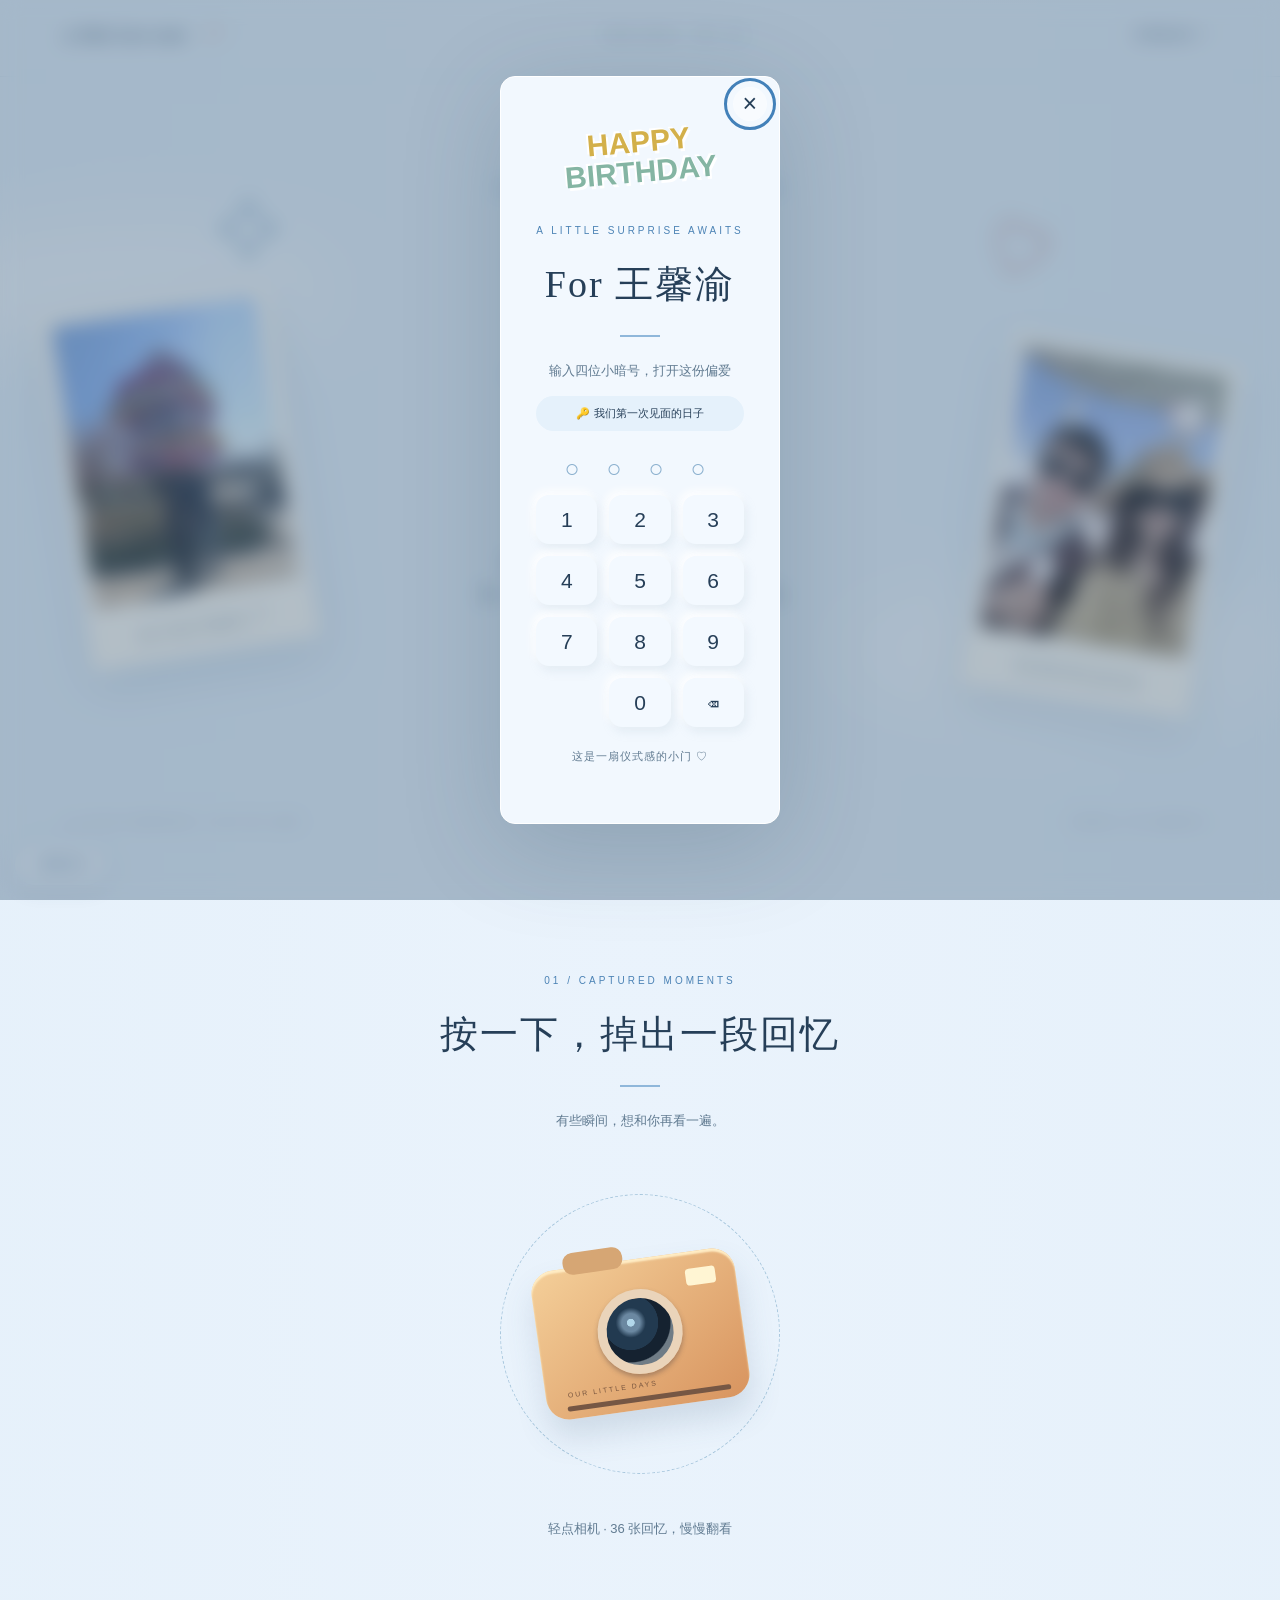
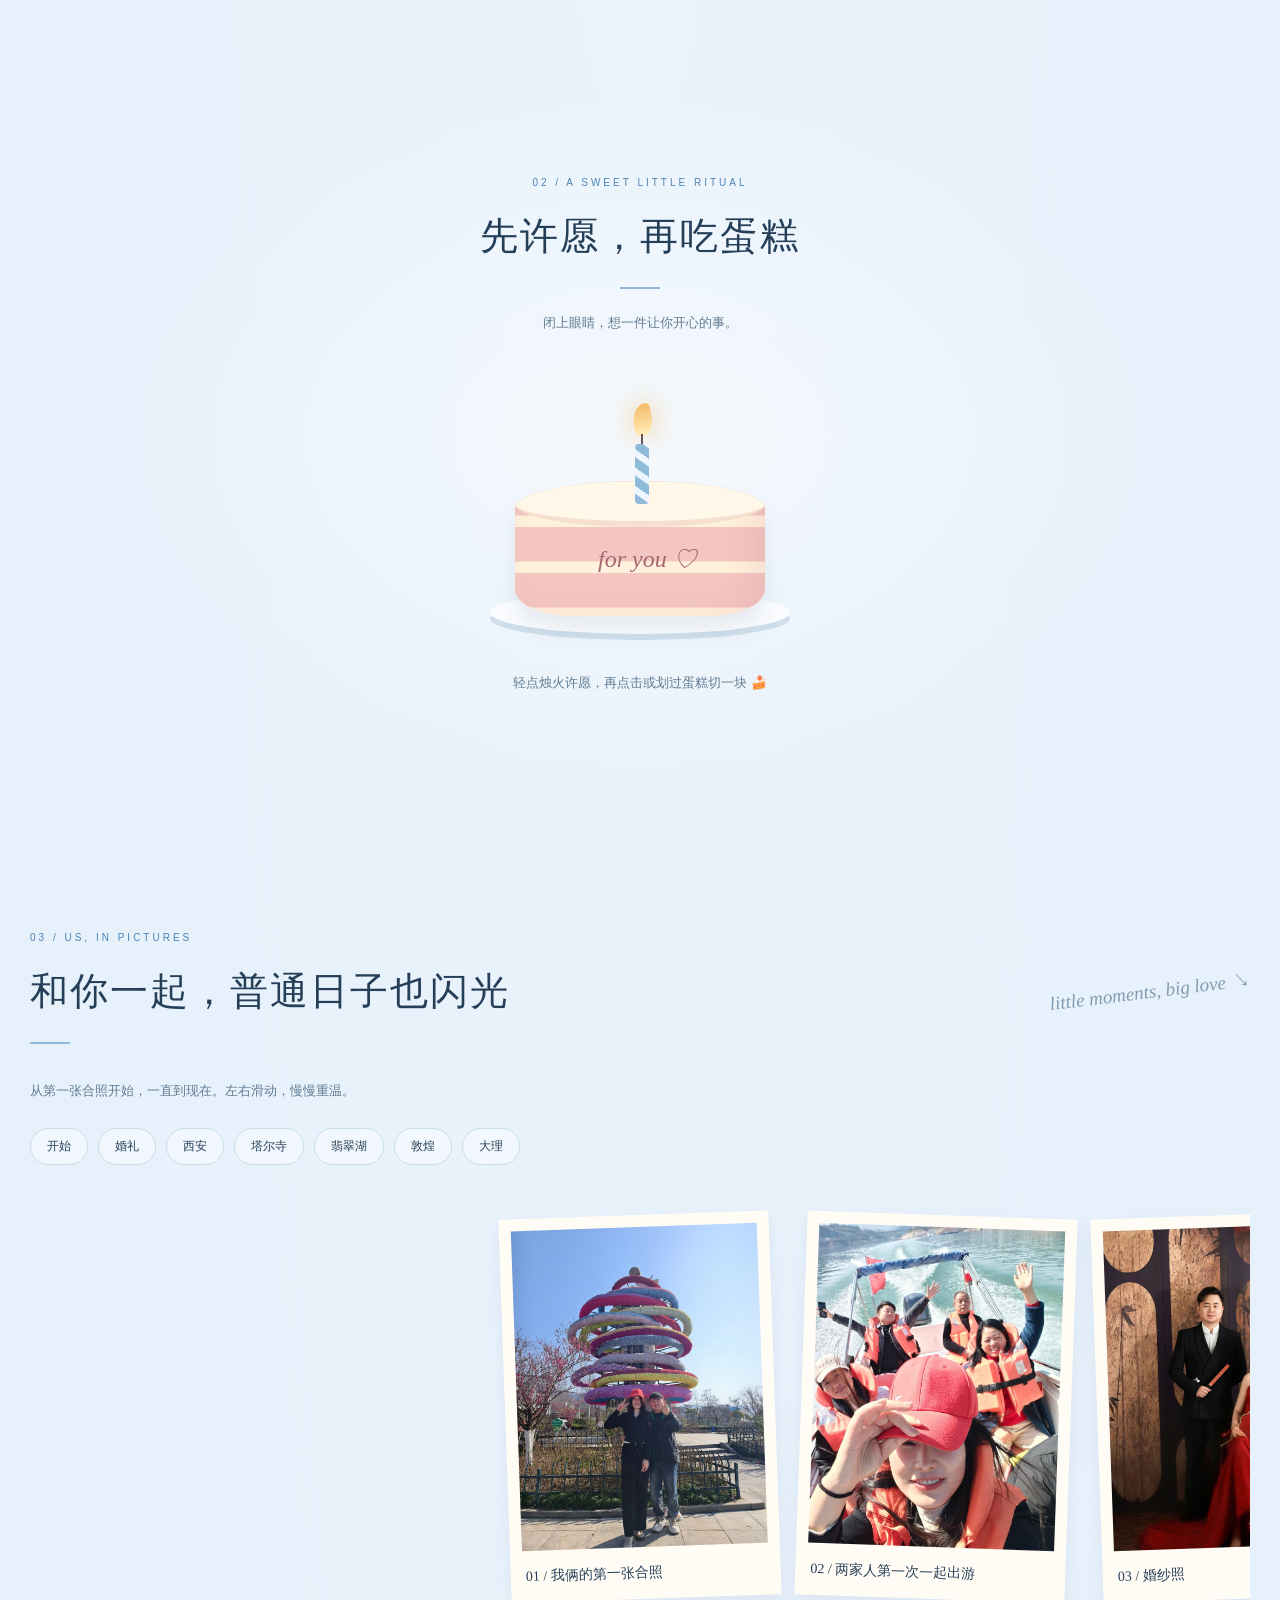
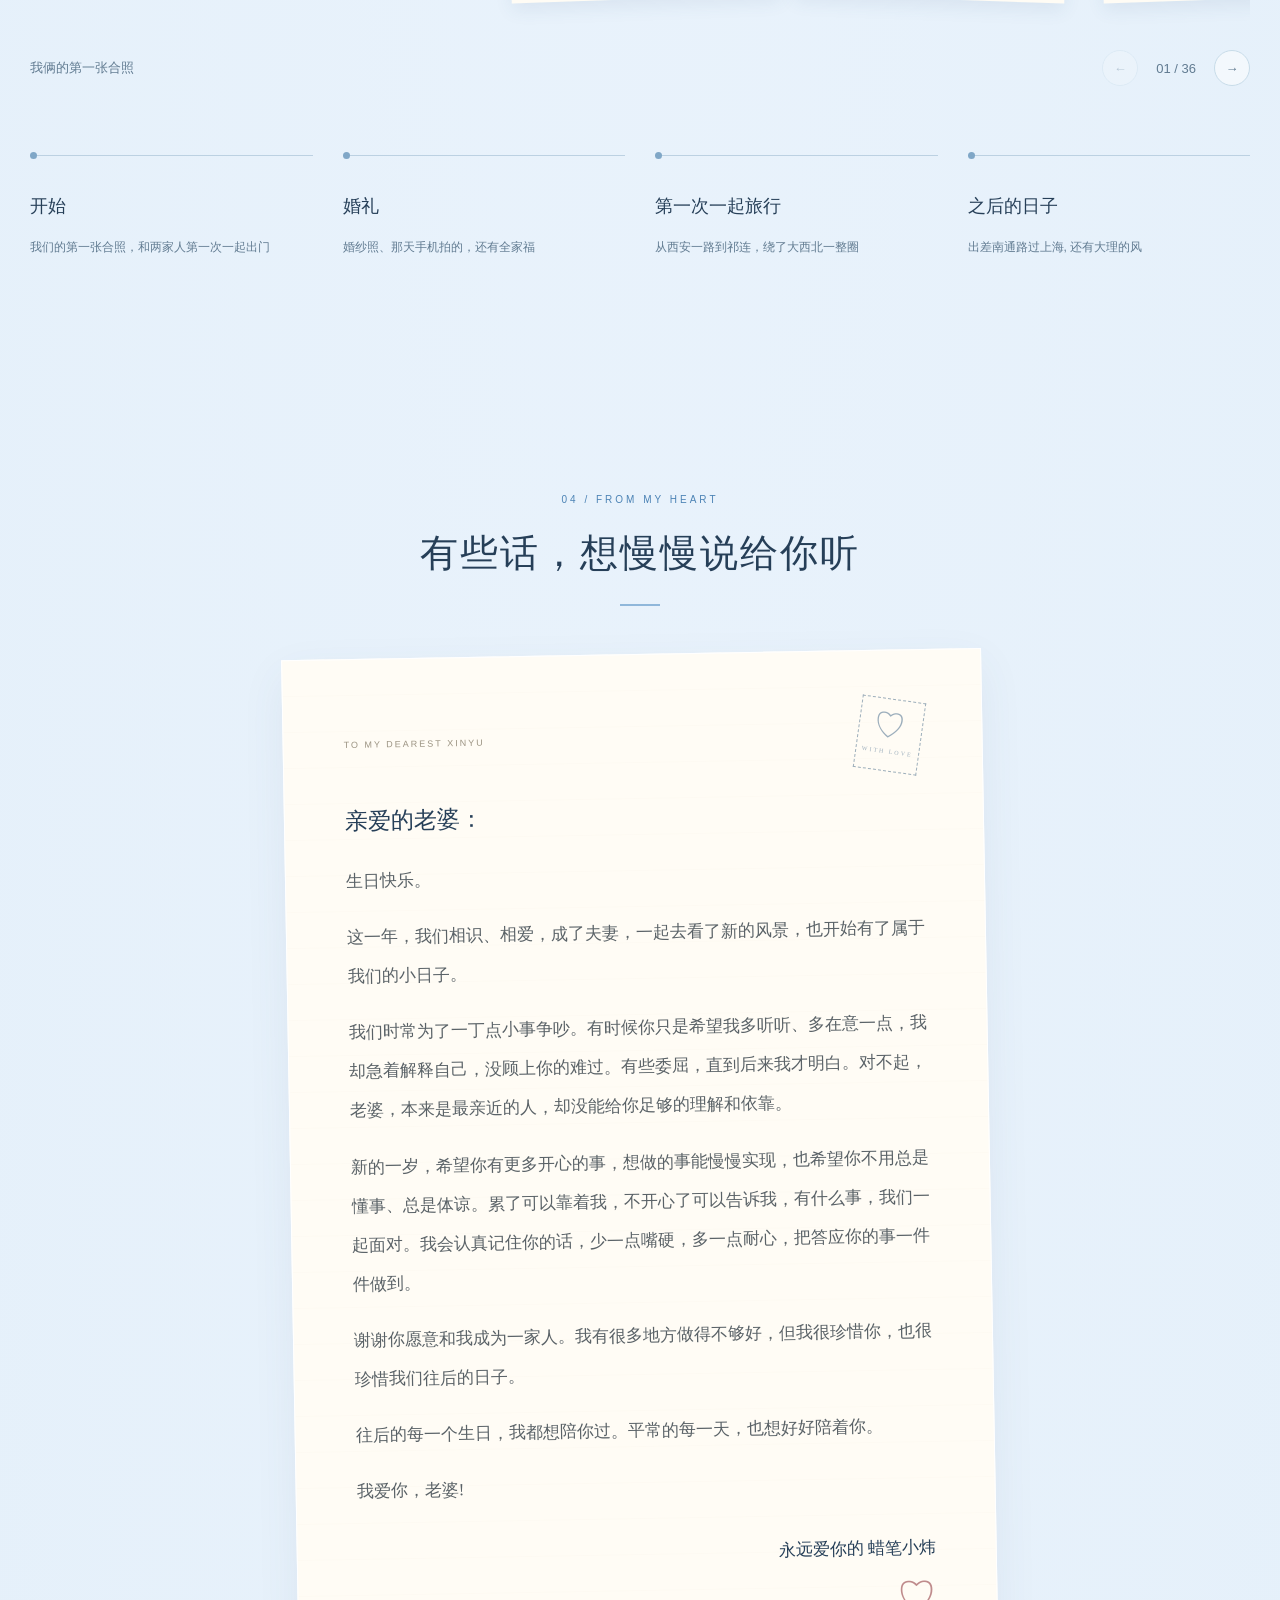
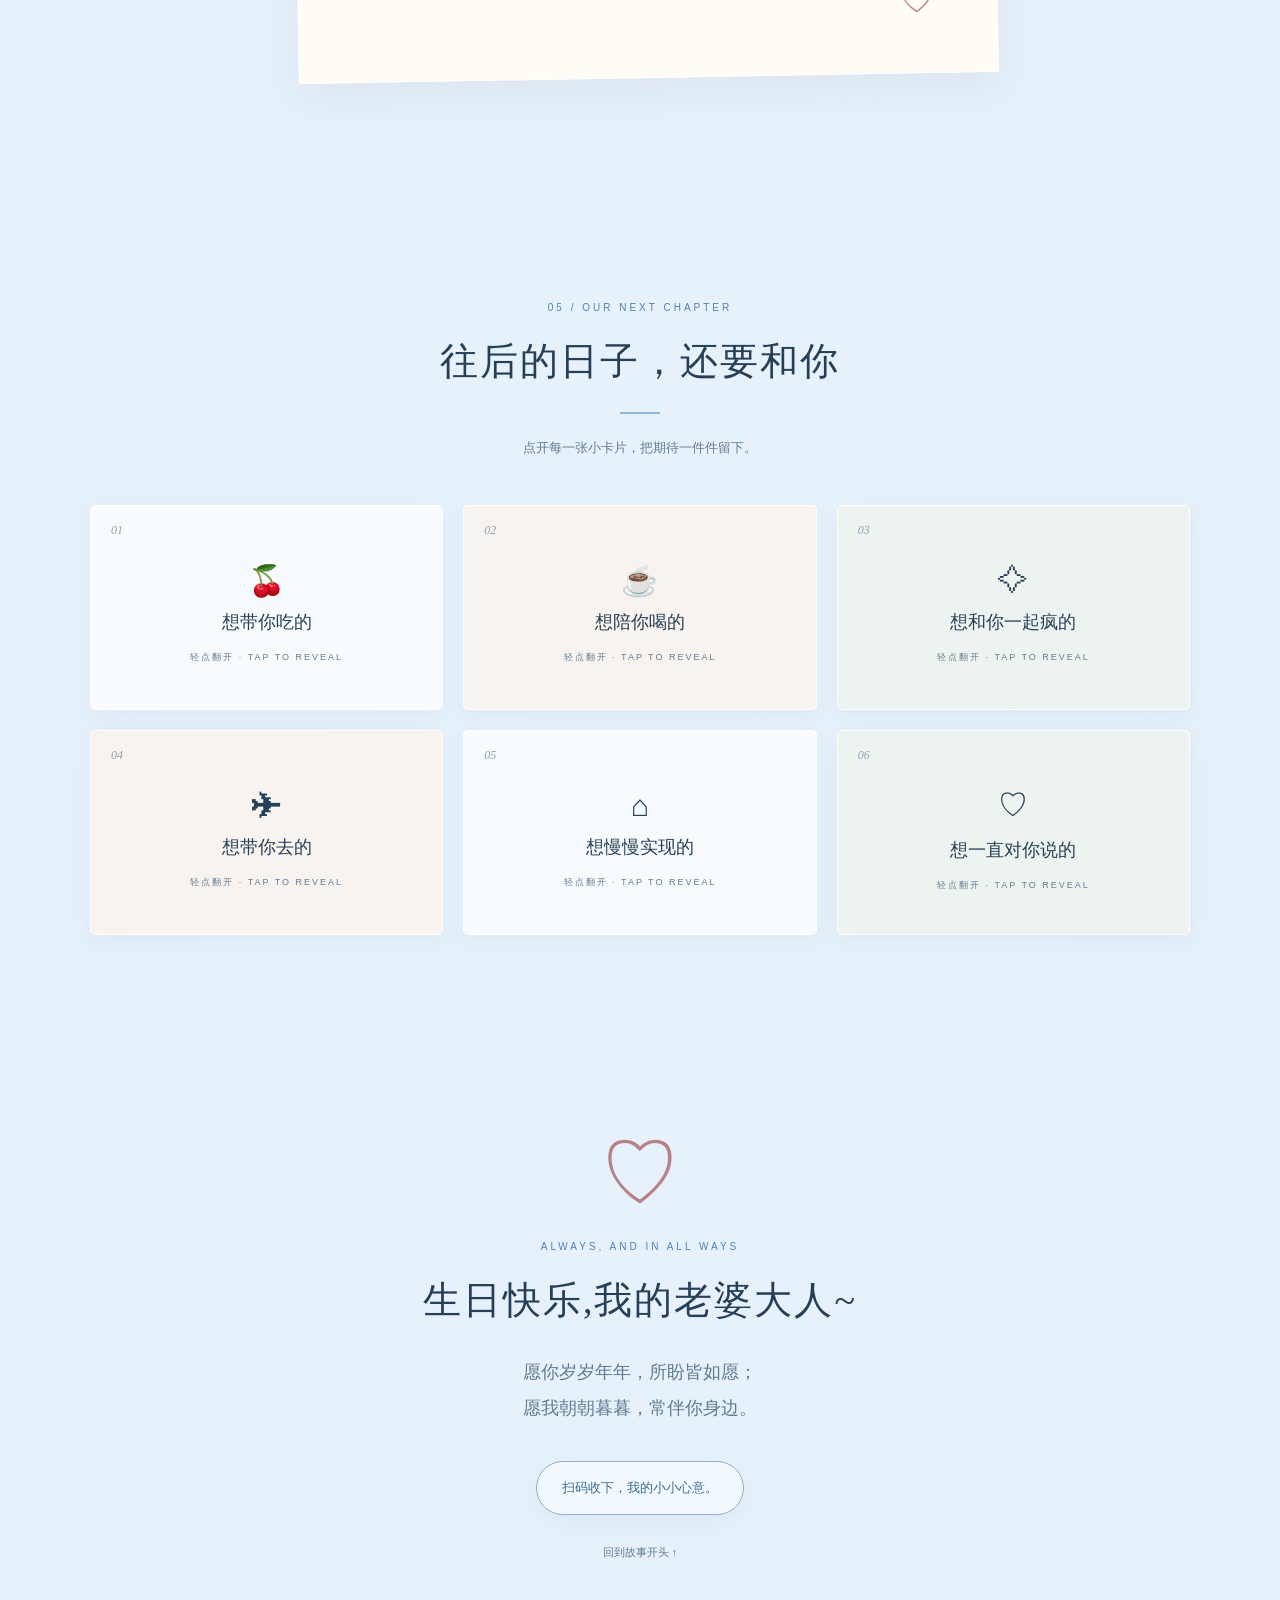
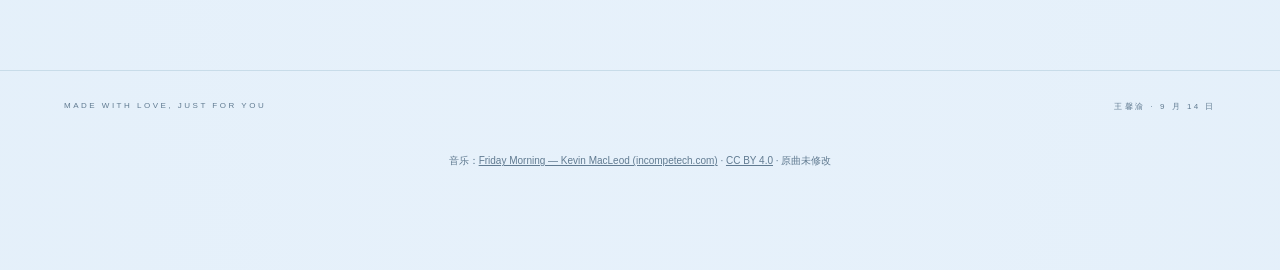
==== commit 0e84a623: "Improve iPhone and WeChat mobile layouts" ====
--- a/index.html
+++ b/index.html
@@ -1,5 +1,5 @@
 <!doctype html>
-<html lang="zh-CN"><head><meta charset="utf-8"><meta name="viewport" content="width=device-width,initial-scale=1"><meta name="theme-color" content="#eaf3fc"><meta name="robots" content="noindex,nofollow"><title>王馨渝 · 生日快乐</title><link rel="icon" href="data:image/svg+xml,%3Csvg xmlns='http://www.w3.org/2000/svg' viewBox='0 0 32 32'%3E%3Ctext y='26' font-size='26'%3E💌%3C/text%3E%3C/svg%3E"><link rel="stylesheet" href="styles.css?v=20261023-scratch"></head>
+<html lang="zh-CN"><head><meta charset="utf-8"><meta name="viewport" content="width=device-width,initial-scale=1,viewport-fit=cover"><meta name="theme-color" content="#eaf3fc"><meta name="robots" content="noindex,nofollow"><title>王馨渝 · 生日快乐</title><link rel="icon" href="data:image/svg+xml,%3Csvg xmlns='http://www.w3.org/2000/svg' viewBox='0 0 32 32'%3E%3Ctext y='26' font-size='26'%3E💌%3C/text%3E%3C/svg%3E"><link rel="stylesheet" href="styles.css?v=20261023-iphone"></head>
 <body>
 <div class="cloud cloud-one" aria-hidden="true"></div><div class="cloud cloud-two" aria-hidden="true"></div>
 <header><a href="#home" class="wordmark">a little love note <span>♡</span></a><span class="edition">FOR XINYU · 09 / 14</span><button id="lock" class="quiet">打开生日卡 ↗</button></header>
@@ -16,4 +16,4 @@
 <dialog id="lightbox" aria-label="回忆照片大图"><button id="close-lightbox" class="close" aria-label="关闭大图">×</button><img id="large-photo" alt=""><p id="large-caption"></p><div class="light-controls"><button id="large-prev" aria-label="查看上一张大图">←</button><span id="large-count"></span><button id="large-next" aria-label="查看下一张大图">→</button></div></dialog>
 <dialog id="redpacket" aria-labelledby="redpacket-title"><button id="close-redpacket" class="close" aria-label="关闭红包">×</button><span class="redpacket-heart" aria-hidden="true">♡</span><p class="eyebrow">A LITTLE GIFT, ALL MY LOVE</p><h2 id="redpacket-title">专属宠爱金</h2><p>天大地大，老婆最大。</p><img id="redpacket-qr" alt="专属宠爱金刮刮乐网页二维码" hidden><p id="redpacket-state" role="status">扫码打开专属刮刮乐。</p><div class="gift-actions"><a href="scratch.html">直接打开刮刮乐 ♡</a><a href="assets/gift/scratch-qr.png" download="专属宠爱金二维码.png">保存二维码 ↓</a></div><p id="scratch-local-note" class="tiny" hidden>本地预览：可直接打开刮刮乐；手机扫码需发布新版后使用。</p></dialog>
 <div class="music-widget"><button id="music-toggle" aria-pressed="false">♪ 播放音乐</button><span id="music-status" role="status"></span></div><audio id="birthday-music" autoplay loop preload="auto"></audio>
-<noscript><p class="nojs">王馨渝，生日快乐。请开启 JavaScript，查看全部 36 张照片与互动生日卡。</p></noscript><script src="content.js?v=20261023-scratch"></script><script src="main.js?v=20261023-scratch"></script><script src="music.js?v=20261023-scratch"></script></body></html>
+<noscript><p class="nojs">王馨渝，生日快乐。请开启 JavaScript，查看全部 36 张照片与互动生日卡。</p></noscript><script src="content.js?v=20261023-scratch"></script><script src="main.js?v=20261023-scratch"></script><script src="music.js?v=20261023-iphone"></script></body></html>
--- a/styles.css
+++ b/styles.css
@@ -32,3 +32,24 @@
 #redpacket-qr{width:340px;padding:0;border-radius:8px}.gift-actions{display:flex;flex-wrap:wrap;justify-content:center;gap:14px;font-size:12px;margin-top:15px}.gift-actions a{text-decoration:underline;text-underline-offset:4px}.music-widget{position:fixed;bottom:18px;left:18px;z-index:10;max-width:230px}.music-widget button{padding:12px 17px;border:1px solid #bfd4e5;border-radius:28px;background:#f5faffed;box-shadow:0 4px 20px #31527120;color:#3c6c96;font-size:12px;backdrop-filter:blur(10px)}#music-status:not(:empty){display:block;background:#fff;padding:8px;font-size:11px;border-radius:8px;margin-top:6px}.music-widget button[aria-pressed=true]{background:#dfedf8}
 
 .music-credit{text-align:center;padding:0 25px 75px;font-size:10px;line-height:1.8;color:#617b91}.music-credit a{text-decoration:underline}#redpacket-qr{width:280px;border-radius:0;padding:0}
+
+/* Touch layouts and iPhone safe areas, including Safari's dynamic toolbar. */
+html{-webkit-text-size-adjust:100%;text-size-adjust:100%}
+header{padding-top:calc(22px + env(safe-area-inset-top));padding-left:max(5%,env(safe-area-inset-left));padding-right:max(5%,env(safe-area-inset-right))}
+.music-widget{bottom:calc(14px + env(safe-area-inset-bottom));left:calc(14px + env(safe-area-inset-left));max-width:calc(100vw - 28px - env(safe-area-inset-left) - env(safe-area-inset-right))}
+.music-credit{padding-bottom:calc(90px + env(safe-area-inset-bottom))}
+dialog{max-height:calc(100dvh - 24px - env(safe-area-inset-top) - env(safe-area-inset-bottom));overscroll-behavior:contain;-webkit-overflow-scrolling:touch}
+@media(max-width:700px){
+ header{gap:12px}.quiet{min-height:44px}.wordmark{white-space:nowrap}
+ .section{padding:64px 20px}.hero{min-height:0;padding:46px 20px 325px}.hero .intro{font-size:15px;line-height:1.95}.hero .tiny{font-size:12px;letter-spacing:0}.hero-bottom{gap:12px;line-height:1.6}
+ .section h2{font-size:clamp(23px,6.2vw,28px);text-wrap:balance}.sub{font-size:14px}
+ .gallery-controls{flex-wrap:wrap;justify-content:center}.gallery-controls>p{flex-basis:100%;margin:0;text-align:center}.gallery-controls button,.light-controls button,.close{width:44px;height:44px;min-width:44px}.chapters button{min-height:44px}
+ .letter{padding:26px 22px;transform:none}.letter p{font-size:17px;line-height:2.05}.signature{font-size:16px;line-height:1.8}.timeline{gap:24px 18px}.milestone p{font-size:13px}
+ .wish-grid{grid-template-columns:1fr;gap:18px;max-width:430px;margin-left:auto;margin-right:auto}.wish-card{min-height:185px}.wish-card[aria-expanded=true]{padding:38px 12px 14px}.wish-image-label,.wish-card:nth-child(5) .wish-image-label{font-size:12px;padding:3px 7px}.wish-detail{font-size:16px}
+ .primary,.gift-actions a,.music-widget button{min-height:44px}.gift-actions a{display:inline-flex;align-items:center;justify-content:center;padding:8px}.gift-actions{gap:4px 16px}
+ #gate{width:350px;padding:38px 22px 18px}#gate .birthday-sticker{margin-bottom:18px}#gate h2{margin:12px 0}#gate .sub{margin:12px 0}.keypad{gap:10px}.keypad button{height:48px}.dots{padding:8px}.hint{font-size:12px}
+ #lightbox{padding:60px 12px 20px;max-width:calc(100% - 20px)}#large-photo{max-width:calc(100vw - 48px);max-height:calc(100dvh - 220px - env(safe-area-inset-top) - env(safe-area-inset-bottom))}#large-caption{line-height:1.6}
+ #redpacket{padding:48px 20px 24px}#redpacket h2{font-size:26px}.ending{padding-bottom:70px}
+}
+@media(max-width:374px){.wordmark{font-size:14px}.hero h1{font-size:49px}.script{font-size:28px}.letter{padding:22px 18px}.wish-image-label{font-size:10px}}
+@media(max-height:600px) and (orientation:landscape){dialog{max-height:calc(100dvh - 20px)}#gate{padding:30px 22px 16px}#gate .birthday-sticker{font-size:20px;margin:0 0 10px}.keypad button{height:44px}#gate h2{font-size:23px}}
